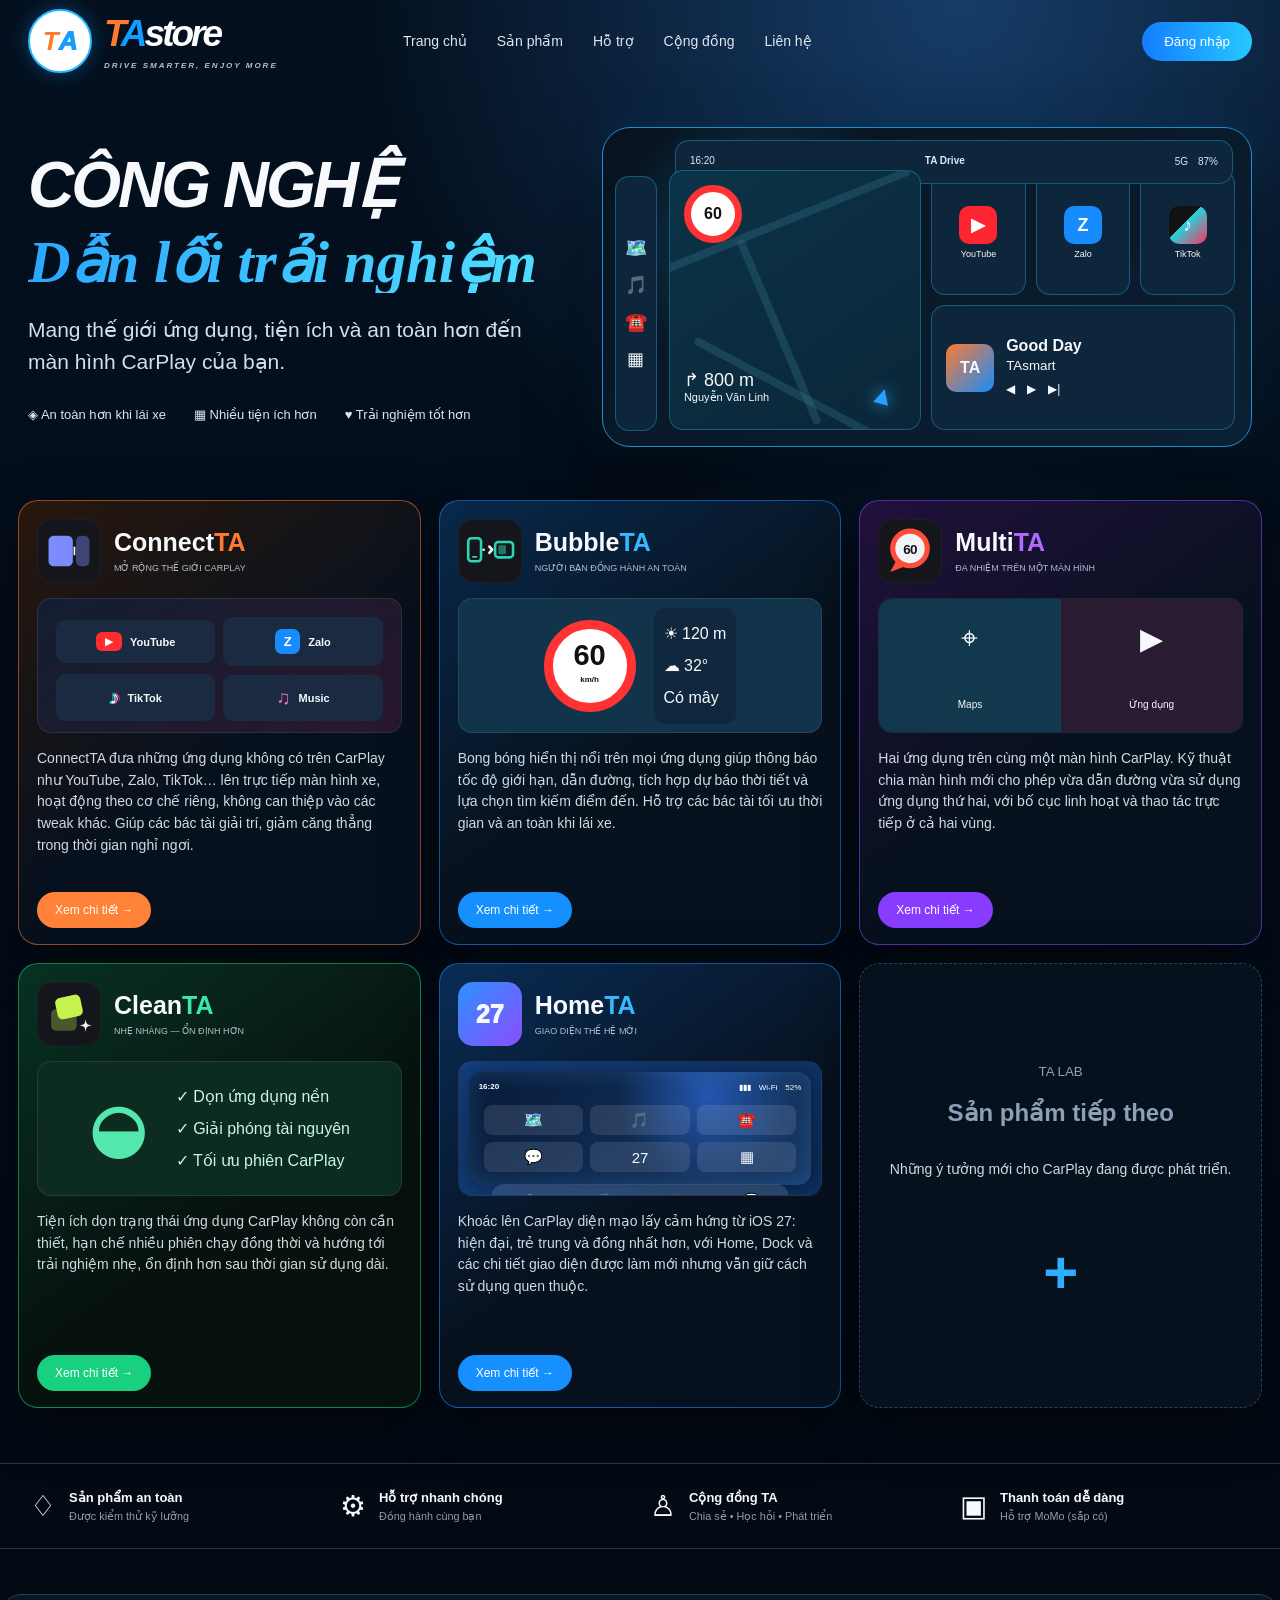
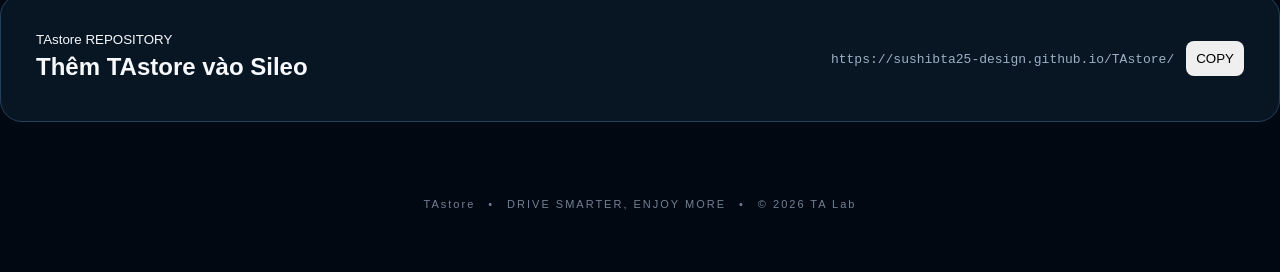
==== index.html @ 713e7646 "Replace product card icons with TA product artwork" ====
<!doctype html><html lang="vi"><head><meta charset="utf-8"><meta name="viewport" content="width=device-width,initial-scale=1"><title>TAstore — Drive Smarter</title><link rel="stylesheet" href="assets/style.css"></head><body>
<header class="top"><a class="brand" href="#"><span class="logo"><b>T</b><i>A</i></span><strong><b>T</b><i>A</i><em>store</em><small>DRIVE SMARTER, ENJOY MORE</small></strong></a><nav><a href="#">Trang chủ</a><a href="#products">Sản phẩm</a><a href="#support">Hỗ trợ</a><a href="#">Cộng đồng</a><a href="#">Liên hệ</a></nav><button>Đăng nhập</button></header>
<section class="hero"><div><h1>CÔNG NGHỆ<br><span class="experience">Dẫn lối trải nghiệm</span></h1><p>Mang thế giới ứng dụng, tiện ích và an toàn hơn đến màn hình CarPlay của bạn.</p><div class="benefit"><span>◈ An toàn hơn khi lái xe</span><span>▦ Nhiều tiện ích hơn</span><span>♥ Trải nghiệm tốt hơn</span></div></div><div class="screen">
<div class="cpbar"><span>16:20</span><b>TA Drive</b><span>5G　87%</span></div>
<div class="map"><div class="road r1"></div><div class="road r2"></div><div class="road r3"></div><b>60</b><span class="route">↱ 800 m<small>Nguyễn Văn Linh</small></span><i class="arrow">▲</i></div>
<div class="app youtube"><i>▶</i><small>YouTube</small></div>
<div class="app zaloapp"><i>Z</i><small>Zalo</small></div>
<div class="app tiktokapp"><i>♪</i><small>TikTok</small></div>
<div class="music"><div class="cover">TA</div><div><b>Good Day</b><small>TAsmart</small><span>◀　▶　▶|</span></div></div>
<div class="cpdock"><i>🗺️</i><i>🎵</i><i>☎️</i><i>▦</i></div>
</div></section>
<section id="products" class="products">
<article class="card orange"><div class="head"><div class="ico"><svg width="100%" height="100%" viewBox="0 0 100 100" aria-label="Logo MultiTA"><rect width="100" height="100" rx="24" fill="#14161B"></rect><rect x="0.5" y="0.5" width="99" height="99" rx="23.5" fill="none" stroke="#FFFFFF" stroke-opacity="0.08"></rect><rect x="18" y="26" width="38" height="48" rx="8" fill="#7C8CFF"></rect><rect x="61" y="26" width="21" height="48" rx="8" fill="#7C8CFF" fill-opacity="0.4"></rect><rect x="57.2" y="43" width="2.6" height="14" rx="1.3" fill="#F2F3F7"></rect></svg></div><div><h2>Connect<span>TA</span></h2><small>MỞ RỘNG THẾ GIỚI CARPLAY</small></div></div><div class="demo appsdemo"><b><span class="yt-mark">▶</span> YouTube</b><b><span class="zalo-mark">Z</span> Zalo</b><b><span class="tt-mark">♪</span> TikTok</b><b><span class="music-mark">♫</span> Music</b></div><p>ConnectTA đưa những ứng dụng không có trên CarPlay như YouTube, Zalo, TikTok… lên trực tiếp màn hình xe, hoạt động theo cơ chế riêng, không can thiệp vào các tweak khác. Giúp các bác tài giải trí, giảm căng thẳng trong thời gian nghỉ ngơi.</p><a href="#">Xem chi tiết →</a></article>
<article class="card blue"><div class="head"><div class="ico"><svg width="100%" height="100%" viewBox="0 0 100 100" aria-label="Logo ConnectTA"><rect width="100" height="100" rx="24" fill="#14161B"></rect><rect x="0.5" y="0.5" width="99" height="99" rx="23.5" fill="none" stroke="#FFFFFF" stroke-opacity="0.08"></rect><rect x="16" y="30" width="20" height="36" rx="5" fill="none" stroke="#2BD4B4" stroke-width="4"></rect><rect x="22" y="58" width="8" height="2.5" rx="1.25" fill="#2BD4B4"></rect><rect x="58" y="36" width="28" height="24" rx="5" fill="none" stroke="#2BD4B4" stroke-width="4"></rect><rect x="63" y="41" width="12" height="14" rx="2" fill="#2BD4B4" fill-opacity="0.5"></rect><path d="M40 48 H46" stroke="#F2F3F7" stroke-width="4" stroke-linecap="round" stroke-dasharray="0.01 6"></path><path d="M49 43 L53.5 48 L49 53" fill="none" stroke="#F2F3F7" stroke-width="4" stroke-linecap="round" stroke-linejoin="round"></path></svg></div><div><h2>Bubble<span>TA</span></h2><small>NGƯỜI BẠN ĐỒNG HÀNH AN TOÀN</small></div></div><div class="demo bubbledemo"><strong>60<small>km/h</small></strong><div>☀ 120 m<br>☁ 32°<br>Có mây</div></div><p>Bong bóng hiển thị nổi trên mọi ứng dụng giúp thông báo tốc độ giới hạn, dẫn đường, tích hợp dự báo thời tiết và lựa chọn tìm kiếm điểm đến. Hỗ trợ các bác tài tối ưu thời gian và an toàn khi lái xe.</p><a href="#">Xem chi tiết →</a></article>
<article class="card purple"><div class="head"><div class="ico"><svg width="100%" height="100%" viewBox="0 0 100 100" aria-label="Logo BubbleTA"><rect width="100" height="100" rx="24" fill="#14161B"></rect><rect x="0.5" y="0.5" width="99" height="99" rx="23.5" fill="none" stroke="#FFFFFF" stroke-opacity="0.08"></rect><path d="M29 64 L19 83 L43 74 Z" fill="#FF4D3A"></path><circle cx="50" cy="46" r="27" fill="#F2F3F7" stroke="#FF4D3A" stroke-width="8"></circle><text x="50" y="47" text-anchor="middle" dominant-baseline="central" font-family="Unbounded, 'Helvetica Neue', sans-serif" font-weight="700" font-size="21" letter-spacing="-1" fill="#14161B">60</text></svg></div><div><h2>Multi<span>TA</span></h2><small>ĐA NHIỆM TRÊN MỘT MÀN HÌNH</small></div></div><div class="demo splitdemo"><div>⌖<br><small>Maps</small></div><div>▶<br><small>Ứng dụng</small></div></div><p>Hai ứng dụng trên cùng một màn hình CarPlay. Kỹ thuật chia màn hình mới cho phép vừa dẫn đường vừa sử dụng ứng dụng thứ hai, với bố cục linh hoạt và thao tác trực tiếp ở cả hai vùng.</p><a href="#">Xem chi tiết →</a></article>
<article class="card green"><div class="head"><div class="ico"><svg width="100%" height="100%" viewBox="0 0 100 100" aria-label="Logo CleanTA"><rect width="100" height="100" rx="24" fill="#14161B"></rect><rect x="0.5" y="0.5" width="99" height="99" rx="23.5" fill="none" stroke="#FFFFFF" stroke-opacity="0.08"></rect><rect x="22" y="42" width="40" height="34" rx="8" fill="#C6F24E" fill-opacity="0.3"></rect><rect x="30" y="22" width="40" height="34" rx="8" fill="#C6F24E" transform="rotate(-12 50 39)"></rect><path d="M76 58 C77 66 78 67 86 68 C78 69 77 70 76 78 C75 70 74 69 66 68 C74 67 75 66 76 58 Z" fill="#F2F3F7"></path></svg></div><div><h2>Clean<span>TA</span></h2><small>NHẸ NHÀNG — ỔN ĐỊNH HƠN</small></div></div><div class="demo cleandemo"><b>◒</b><span>✓ Dọn ứng dụng nền<br>✓ Giải phóng tài nguyên<br>✓ Tối ưu phiên CarPlay</span></div><p>Tiện ích dọn trạng thái ứng dụng CarPlay không còn cần thiết, hạn chế nhiều phiên chạy đồng thời và hướng tới trải nghiệm nhẹ, ổn định hơn sau thời gian sử dụng dài.</p><a href="#">Xem chi tiết →</a></article>
<article class="card cyan"><div class="head"><div class="ico home">27</div><div><h2>Home<span>TA</span></h2><small>GIAO DIỆN THẾ HỆ MỚI</small></div></div><div class="demo homedemo"><div class="ios27-home"><div class="ios-status"><b>16:20</b><span>▮▮▮　Wi‑Fi　52%</span></div><div class="ios-apps"><i>🗺️</i><i>🎵</i><i>☎️</i><i>💬</i><i>27</i><i>▦</i></div><div class="ios-dock"><i>🗺️</i><i>🎵</i><i>☎️</i><i>💬</i></div></div></div><p>Khoác lên CarPlay diện mạo lấy cảm hứng từ iOS 27: hiện đại, trẻ trung và đồng nhất hơn, với Home, Dock và các chi tiết giao diện được làm mới nhưng vẫn giữ cách sử dụng quen thuộc.</p><a href="#">Xem chi tiết →</a></article>
<article class="card next"><small>TA LAB</small><h2>Sản phẩm tiếp theo</h2><p>Những ý tưởng mới cho CarPlay đang được phát triển.</p><b>+</b></article>
</section>
<section class="trust" id="support"><div>♢ <span><b>Sản phẩm an toàn</b><small>Được kiểm thử kỹ lưỡng</small></span></div><div>⚙ <span><b>Hỗ trợ nhanh chóng</b><small>Đồng hành cùng bạn</small></span></div><div>♙ <span><b>Cộng đồng TA</b><small>Chia sẻ • Học hỏi • Phát triển</small></span></div><div>▣ <span><b>Thanh toán dễ dàng</b><small>Hỗ trợ MoMo (sắp có)</small></span></div></section>
<section class="repo"><div><small>TAstore REPOSITORY</small><h2>Thêm TAstore vào Sileo</h2></div><div><code>https://sushibta25-design.github.io/TAstore/</code><button onclick="navigator.clipboard.writeText('https://sushibta25-design.github.io/TAstore/')">COPY</button></div></section>
<footer>TAstore　•　DRIVE SMARTER, ENJOY MORE　•　© 2026 TA Lab</footer></body></html>
---- assets/style.css ----
:root{--bg:#020a14;--text:#f7f9fd;--muted:#aab7c8;--blue:#27bfff;--orange:#ff7a2f}*{box-sizing:border-box}body{margin:0;background:radial-gradient(circle at 75% 0,#163d68 0,transparent 28%),linear-gradient(#04101f,#020811);color:var(--text);font-family:Inter,-apple-system,BlinkMacSystemFont,"Segoe UI",sans-serif}.top{height:82px;max-width:1440px;margin:auto;padding:0 28px;display:flex;align-items:center;gap:45px}.brand{display:flex;align-items:center;text-decoration:none;color:white;min-width:330px}.logo{width:64px;height:64px;border-radius:50%;background:#fff;border:2px solid #2ab9ff;display:flex;align-items:center;justify-content:center;font-size:26px;font-style:italic;font-weight:950;box-shadow:0 0 20px #159dff55}.logo b,.brand strong>b{color:var(--orange)}.logo i,.brand strong>i{color:#159cff}.brand strong{font-size:37px;font-style:italic;letter-spacing:-3px;margin-left:12px;position:relative;padding-bottom:15px}.brand em{font-style:italic;color:white}.brand strong small{position:absolute;bottom:0;left:0;font-size:8px;letter-spacing:2px;color:#b5c0ce;white-space:nowrap}.top nav{display:flex;gap:30px;flex:1}.top nav a{color:#e0e6ee;text-decoration:none;font-size:14px}.top button{border:0;border-radius:22px;padding:12px 22px;color:white;background:linear-gradient(90deg,#147dff,#25c8ff)}.hero{max-width:1440px;margin:auto;padding:45px 28px 38px;display:grid;grid-template-columns:.9fr 1.1fr;gap:42px;align-items:center}.hero h1{font-size:clamp(48px,5vw,76px);line-height:.96;font-style:italic;letter-spacing:-3px;margin:0}.hero h1 span{background:linear-gradient(90deg,#36a8ff,#42dcff);-webkit-background-clip:text;color:transparent}.hero p{font-size:21px;color:#d5dfeb;max-width:620px;line-height:1.55}.benefit{display:flex;gap:28px;color:#dbe6f2;font-size:13px;margin-top:28px}.screen{min-height:320px;border-radius:28px;border:1px solid #218dd1;background:#061321;box-shadow:0 25px 70px #000a,0 0 40px #1b9fff22;padding:18px;display:grid;grid-template-columns:1.2fr repeat(3,.45fr);grid-template-rows:1fr 1fr;gap:10px}.screen>div{border:1px solid #28bfff55;border-radius:14px;background:#0d263b;padding:14px}.map{grid-row:span 2;position:relative}.map>b{display:grid;place-items:center;width:58px;height:58px;border-radius:50%;background:white;color:#111;border:7px solid #f33}.map span{position:absolute;bottom:25px;font-size:18px}.map small{font-size:11px}.app{text-align:center;font-size:24px}.app small{display:block;font-size:9px}.music{grid-column:2/5}.products{max-width:1440px;margin:auto;padding:15px 18px 55px;display:grid;grid-template-columns:repeat(3,1fr);gap:18px}.card{min-height:510px;border-radius:20px;padding:18px;background:#07111e;border:1px solid #27415d;box-shadow:0 18px 55px #0007;position:relative}.orange{border-color:#ff7a2f88;background:linear-gradient(145deg,#28170d,#07111e 55%)}.blue{border-color:#168fff88;background:linear-gradient(145deg,#08294b,#07111e 55%)}.purple{border-color:#8a4dff88;background:linear-gradient(145deg,#21103b,#07111e 55%)}.green{border-color:#18d78a88;background:linear-gradient(145deg,#073123,#07120f 55%)}.cyan{border-color:#188fff88;background:linear-gradient(145deg,#092c55,#07111e 55%)}.head{display:flex;align-items:center;gap:13px}.head h2{margin:0;font-size:25px}.head h2 span{color:#35b9ff}.orange .head h2 span{color:#ff7a2f}.purple .head h2 span{color:#b169ff}.green .head h2 span{color:#3de7a8}.head small{font-size:9px;color:#b2bdca}.ico{width:64px;height:64px;border-radius:15px;display:grid;place-items:center;position:relative;font-weight:950}.play{background:linear-gradient(135deg,#ff4a3c,#ff8c39);font-size:28px}.ico>i{position:absolute;right:-5px;bottom:-4px;font-size:10px;color:#25aaff;font-style:italic;text-shadow:0 1px white}.speed{border-radius:50%;background:#fff;border:7px solid #f33;color:#111;font-size:20px}.split{display:flex;gap:4px;padding:10px;background:#602be7}.split i{height:40px;flex:1;border-radius:5px}.split i:first-child{background:#168fff}.split i:last-child{background:#ff7a2f}.clean{background:linear-gradient(135deg,#2be4a2,#0d9169);font-size:31px}.home{background:linear-gradient(135deg,#2d91ff,#8a4dff);font-size:25px}.demo{height:155px;border-radius:14px;margin:18px 0;background:#091523;border:1px solid #ffffff16;display:flex;align-items:center;justify-content:center;overflow:hidden}.appsdemo{display:grid;grid-template-columns:1fr 1fr;gap:8px;padding:18px;background:linear-gradient(145deg,#131e32,#29172d)}.appsdemo b{padding:12px;background:#192a41;border-radius:9px;text-align:center;font-size:11px}.bubbledemo{gap:18px;background:#12344b}.bubbledemo strong{width:92px;height:92px;border-radius:50%;background:white;border:9px solid #f33;color:#111;display:grid;place-items:center;font-size:29px}.bubbledemo strong small{font-size:8px;margin-top:-25px}.bubbledemo div{line-height:2;background:#10283d;padding:10px;border-radius:10px}.splitdemo>div{height:100%;width:50%;display:grid;place-items:center;font-size:30px}.splitdemo>div:first-child{background:#12384d}.splitdemo>div:last-child{background:#291b32}.splitdemo small{font-size:10px}.cleandemo{gap:30px;background:#0c2b21}.cleandemo>b{font-size:65px;color:#55e8ae}.cleandemo span{line-height:2;color:#c6f8e4}.homedemo{font-size:25px;background:linear-gradient(145deg,#10264c,#132b5e);box-shadow:inset 0 0 35px #168fff55}.card p{color:#d1d9e3;font-size:14px;line-height:1.55}.card>a{position:absolute;bottom:18px;left:18px;padding:11px 18px;border-radius:20px;background:#168fff;color:white;text-decoration:none;font-size:12px}.orange>a{background:#ff8238}.purple>a{background:#873cff}.green>a{background:#19cf80}.next{display:flex;flex-direction:column;justify-content:center;align-items:center;text-align:center;border-style:dashed;color:#8da0b6}.next>b{font-size:60px;color:#2daeff}.trust{max-width:1380px;margin:0 auto 45px;padding:25px 30px;border-top:1px solid #26384d;border-bottom:1px solid #26384d;display:grid;grid-template-columns:repeat(4,1fr);gap:20px}.trust>div{display:flex;align-items:center;gap:13px;font-size:29px}.trust span{display:flex;flex-direction:column;font-size:13px}.trust small{color:#8f9bac;margin-top:5px}.repo{max-width:1380px;margin:35px auto;padding:35px;border:1px solid #24415d;border-radius:22px;background:#081522;display:flex;justify-content:space-between;align-items:center}.repo h2{margin:5px 0}.repo code{color:#9fb0c4}.repo button{margin-left:12px;padding:10px;border:0;border-radius:8px}footer{max-width:1380px;margin:auto;padding:40px 25px 60px;text-align:center;color:#718096;letter-spacing:2px;font-size:11px}@media(max-width:950px){.top nav,.top>button{display:none}.hero{grid-template-columns:1fr}.products{grid-template-columns:repeat(2,1fr)}.trust{grid-template-columns:1fr 1fr}.brand{min-width:0}}@media(max-width:620px){.top{height:72px;padding:0 16px}.logo{width:50px;height:50px;font-size:21px}.brand strong{font-size:28px}.hero{padding:35px 16px}.hero h1{font-size:44px}.benefit{flex-direction:column;gap:10px}.screen{min-height:250px;grid-template-columns:1fr 1fr}.map{grid-column:1;grid-row:1/3}.music{grid-column:2}.products{grid-template-columns:1fr;padding:12px}.card{min-height:500px}.trust{grid-template-columns:1fr;padding:20px}.repo{margin:20px 12px;display:block}.repo>div:last-child{margin-top:20px;overflow:auto}.top .brand small{display:none}}
/* polish pass */
.hero h1{line-height:1.04}.hero h1 .experience{display:inline-block;margin-top:10px;font-family:"Segoe Script","Brush Script MT",cursive;font-style:italic;font-weight:700;letter-spacing:-1px;text-transform:none;font-size:.78em;line-height:1.05;background:linear-gradient(90deg,#29a8ff,#55e5ff);-webkit-background-clip:text;color:transparent;text-shadow:none}
.card{min-height:455px}.card p{margin-bottom:62px}.card>a{bottom:18px}.demo{height:145px}
.appsdemo b{display:flex;align-items:center;justify-content:center;gap:7px}.yt-mark{display:grid;place-items:center;width:26px;height:19px;border-radius:6px;background:#ff2d2d;color:white;font-size:10px}.zalo-mark{display:grid;place-items:center;width:25px;height:25px;border-radius:7px;background:#168cff;color:white;font-size:13px}.tt-mark{font-size:20px;text-shadow:-2px 0 #20e6ef,2px 0 #ff3567}.music-mark{font-size:19px;color:#ff67b8}
.homedemo{height:160px;padding:10px;background:linear-gradient(145deg,#071326,#133a72)}.ios27-home{width:100%;height:100%;border-radius:13px;padding:10px;background:radial-gradient(circle at 70% 20%,#357cff88,transparent 35%),linear-gradient(135deg,#071b3a,#183967);box-shadow:inset 0 0 25px #54b9ff33}.ios-status{display:flex;justify-content:space-between;font-size:8px;color:#fff}.ios-apps{display:grid;grid-template-columns:repeat(3,1fr);gap:7px;margin:12px 5px}.ios-apps i{height:30px;border-radius:8px;background:#ffffff1c;display:grid;place-items:center;font-style:normal;font-size:15px;backdrop-filter:blur(8px)}.ios-dock{height:34px;margin:5px 12px 0;border-radius:13px;background:#d7e8ff25;display:flex;align-items:center;justify-content:space-around;backdrop-filter:blur(12px)}.ios-dock i{font-style:normal;font-size:15px}
@media(max-width:620px){.card{min-height:430px}.card p{margin-bottom:48px}.demo{height:135px}.hero h1 .experience{margin-top:8px;font-size:.72em}}

/* refinement: typography, app artwork, compact cards */
.hero h1{line-height:1.04}.hero h1 .experience{display:block;margin-top:14px;font-family:"Snell Roundhand","Segoe Script","Brush Script MT",cursive;font-weight:600;font-style:italic;text-transform:none;letter-spacing:0;font-size:.92em;line-height:1.02;background:linear-gradient(90deg,#2ba7ff,#51e0ff);-webkit-background-clip:text;color:transparent;text-shadow:none}
.appsdemo b{display:flex;align-items:center;justify-content:center;gap:8px}.appsdemo i{width:29px;height:29px;border-radius:8px;display:grid;place-items:center;color:white;font-style:normal;font-weight:900}.yt{background:#ff202c}.zalo{background:#168cff}.tt{background:linear-gradient(135deg,#111 45%,#22d5df 46%,#ff315e)}.musicapp{background:linear-gradient(135deg,#ff496f,#a34bff)}
.homedemo{padding:10px;background:linear-gradient(145deg,#112b5c,#0a1734)}.ios27home{width:100%;height:100%;border-radius:12px;padding:10px;background:radial-gradient(circle at 72% 18%,#31c9ff55,transparent 30%),linear-gradient(145deg,#183e7a,#542f8d);display:flex;flex-direction:column;justify-content:space-between}.ios27home .status{display:flex;justify-content:space-between;font-size:9px;color:#fff}.homeapps{display:flex;justify-content:center;gap:13px}.homeapps i,.dock27 i{font-style:normal;width:31px;height:31px;border-radius:9px;background:#ffffffdf;display:grid;place-items:center;font-size:16px;box-shadow:0 5px 12px #0005}.dock27{margin:auto;width:max-content;display:flex;gap:9px;padding:7px 10px;border-radius:16px;background:#ffffff2d;backdrop-filter:blur(12px);border:1px solid #ffffff38}.dock27 i:last-child{background:linear-gradient(135deg,#3a9cff,#8b4cff);color:white;font-weight:800}
.card{min-height:445px}.demo{height:135px;margin:15px 0}.card p{margin:12px 0 58px}.card>a{bottom:16px}.next{min-height:300px}
@media(max-width:620px){.hero h1 .experience{margin-top:12px;font-size:.88em}.card{min-height:0;padding-bottom:74px}.demo{height:130px}.card p{margin-bottom:10px}.card>a{position:static;display:inline-block;margin-top:16px}.next{padding-bottom:25px;min-height:260px}}

/* richer CarPlay hero artwork */
.screen{position:relative;padding:42px 16px 16px 66px;background:radial-gradient(circle at 25% 35%,#123f58 0,transparent 28%),linear-gradient(145deg,#07131f,#0b2033);overflow:hidden}.cpbar{position:absolute;top:12px;left:72px;right:18px;display:flex;justify-content:space-between;color:#dceafa;font-size:10px}.cpdock{position:absolute;left:12px;top:48px;bottom:15px;width:42px;border-radius:14px;background:#08121d99;border:1px solid #ffffff14;display:flex;flex-direction:column;justify-content:center;gap:15px;align-items:center}.cpdock i{font-style:normal;font-size:18px}.screen .map{overflow:hidden;background:linear-gradient(145deg,#0b3347,#0b2638)!important}.road{position:absolute;height:8px;background:#38738a55;border-radius:20px;transform-origin:left}.r1{width:120%;left:-15%;top:42%;transform:rotate(-22deg)}.r2{width:100%;left:10%;top:64%;transform:rotate(28deg)}.r3{width:80%;left:28%;top:25%;transform:rotate(67deg)}.screen .map>b{position:relative;z-index:2}.route{z-index:2}.route small{display:block}.arrow{position:absolute;bottom:18px;right:24px;color:#2a9dff;font-style:normal;font-size:26px;transform:rotate(15deg);text-shadow:0 0 16px #28aaff}.screen .app{display:flex;flex-direction:column;align-items:center;justify-content:center;gap:5px}.screen .app i{width:38px;height:38px;border-radius:10px;display:grid;place-items:center;color:white;font-style:normal;font-weight:900;font-size:18px}.screen .youtube i{background:#ff2530}.screen .zaloapp i{background:#168cff}.screen .tiktokapp i{background:linear-gradient(135deg,#111 42%,#22d5df 43%,#ff315e)}.screen .music{display:flex;align-items:center;gap:12px}.cover{width:48px;height:48px;border-radius:10px;background:linear-gradient(135deg,#ff7a2f,#168cff);display:grid;place-items:center;font-weight:900}.screen .music>div:last-child{display:flex;flex-direction:column;gap:3px}.screen .music span{font-size:12px;margin-top:5px}
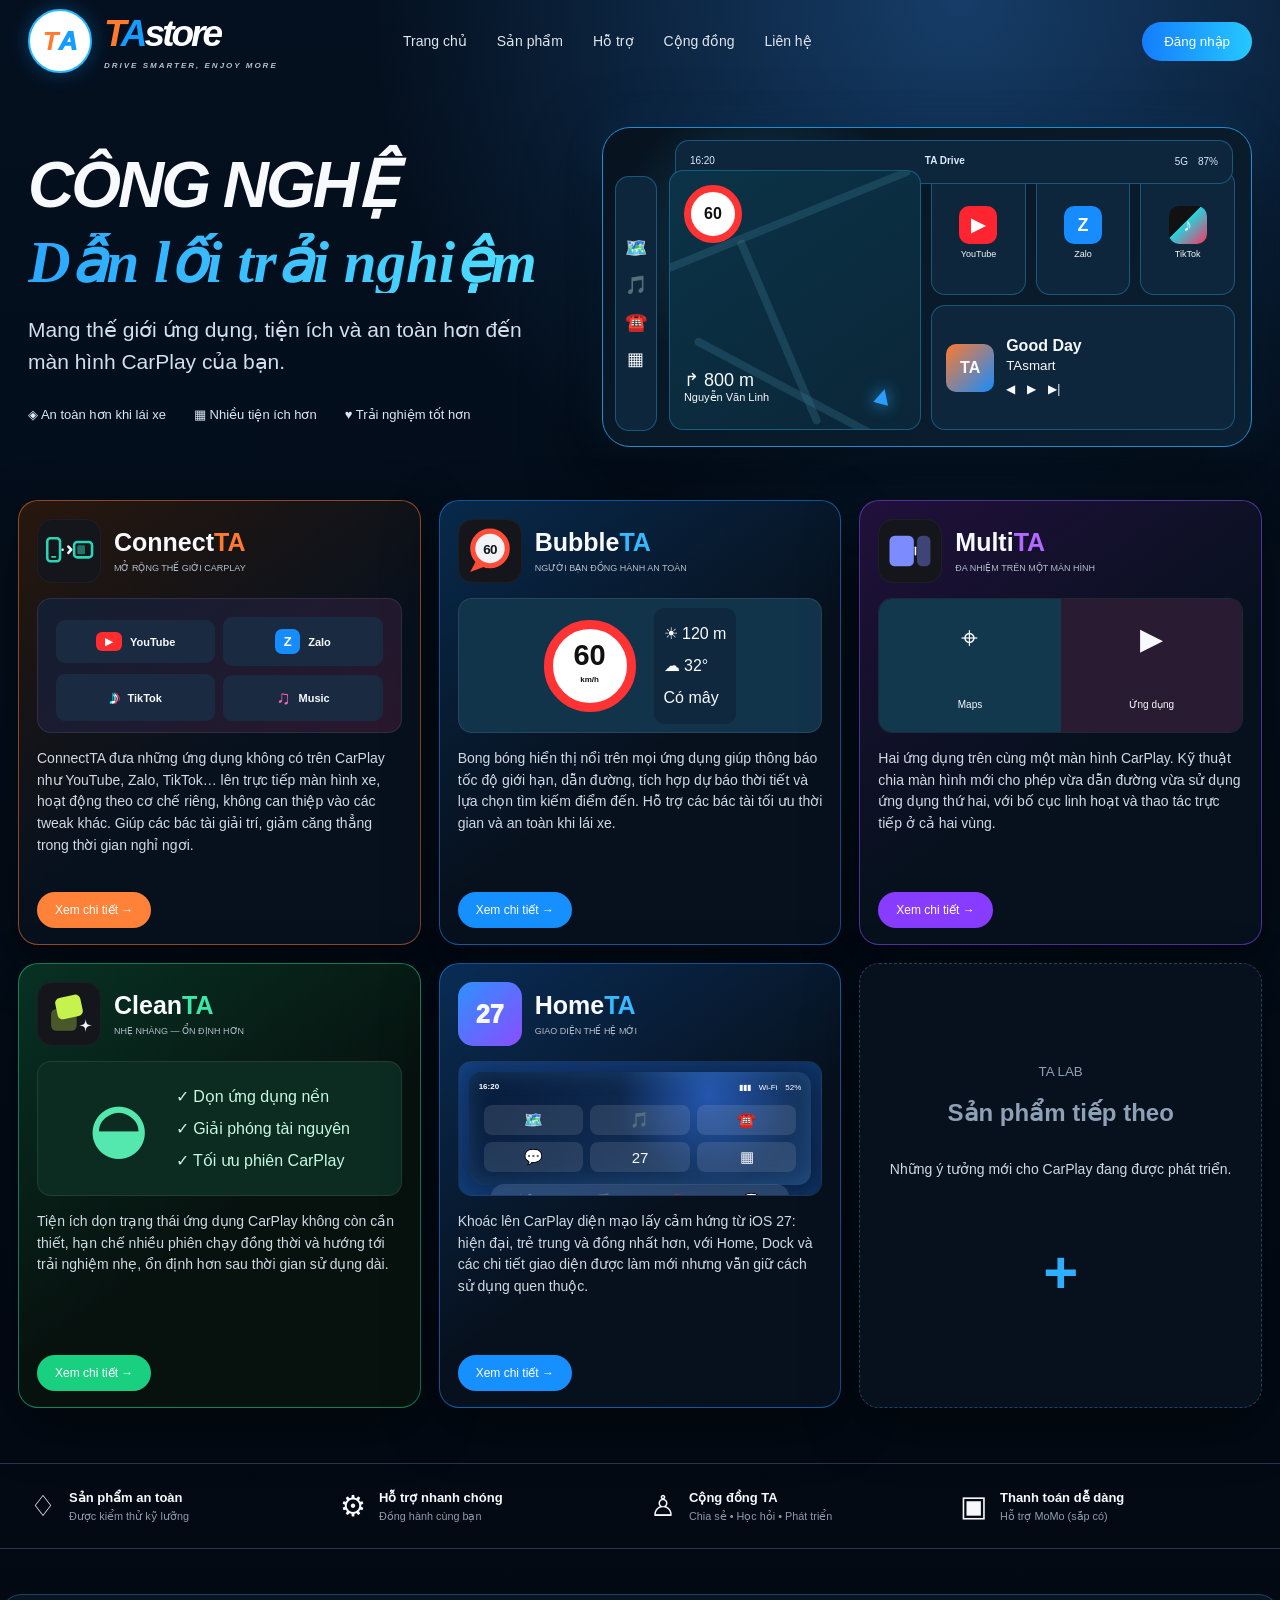
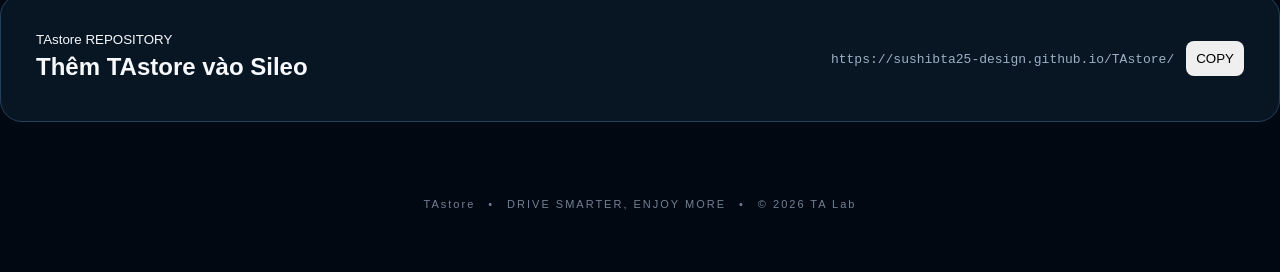
==== commit 26df90b7: "Assign each TA product card its matching icon" ====
--- a/index.html
+++ b/index.html
@@ -10,9 +10,9 @@
 <div class="cpdock"><i>🗺️</i><i>🎵</i><i>☎️</i><i>▦</i></div>
 </div></section>
 <section id="products" class="products">
-<article class="card orange"><div class="head"><div class="ico"><svg width="100%" height="100%" viewBox="0 0 100 100" aria-label="Logo MultiTA"><rect width="100" height="100" rx="24" fill="#14161B"></rect><rect x="0.5" y="0.5" width="99" height="99" rx="23.5" fill="none" stroke="#FFFFFF" stroke-opacity="0.08"></rect><rect x="18" y="26" width="38" height="48" rx="8" fill="#7C8CFF"></rect><rect x="61" y="26" width="21" height="48" rx="8" fill="#7C8CFF" fill-opacity="0.4"></rect><rect x="57.2" y="43" width="2.6" height="14" rx="1.3" fill="#F2F3F7"></rect></svg></div><div><h2>Connect<span>TA</span></h2><small>MỞ RỘNG THẾ GIỚI CARPLAY</small></div></div><div class="demo appsdemo"><b><span class="yt-mark">▶</span> YouTube</b><b><span class="zalo-mark">Z</span> Zalo</b><b><span class="tt-mark">♪</span> TikTok</b><b><span class="music-mark">♫</span> Music</b></div><p>ConnectTA đưa những ứng dụng không có trên CarPlay như YouTube, Zalo, TikTok… lên trực tiếp màn hình xe, hoạt động theo cơ chế riêng, không can thiệp vào các tweak khác. Giúp các bác tài giải trí, giảm căng thẳng trong thời gian nghỉ ngơi.</p><a href="#">Xem chi tiết →</a></article>
-<article class="card blue"><div class="head"><div class="ico"><svg width="100%" height="100%" viewBox="0 0 100 100" aria-label="Logo ConnectTA"><rect width="100" height="100" rx="24" fill="#14161B"></rect><rect x="0.5" y="0.5" width="99" height="99" rx="23.5" fill="none" stroke="#FFFFFF" stroke-opacity="0.08"></rect><rect x="16" y="30" width="20" height="36" rx="5" fill="none" stroke="#2BD4B4" stroke-width="4"></rect><rect x="22" y="58" width="8" height="2.5" rx="1.25" fill="#2BD4B4"></rect><rect x="58" y="36" width="28" height="24" rx="5" fill="none" stroke="#2BD4B4" stroke-width="4"></rect><rect x="63" y="41" width="12" height="14" rx="2" fill="#2BD4B4" fill-opacity="0.5"></rect><path d="M40 48 H46" stroke="#F2F3F7" stroke-width="4" stroke-linecap="round" stroke-dasharray="0.01 6"></path><path d="M49 43 L53.5 48 L49 53" fill="none" stroke="#F2F3F7" stroke-width="4" stroke-linecap="round" stroke-linejoin="round"></path></svg></div><div><h2>Bubble<span>TA</span></h2><small>NGƯỜI BẠN ĐỒNG HÀNH AN TOÀN</small></div></div><div class="demo bubbledemo"><strong>60<small>km/h</small></strong><div>☀ 120 m<br>☁ 32°<br>Có mây</div></div><p>Bong bóng hiển thị nổi trên mọi ứng dụng giúp thông báo tốc độ giới hạn, dẫn đường, tích hợp dự báo thời tiết và lựa chọn tìm kiếm điểm đến. Hỗ trợ các bác tài tối ưu thời gian và an toàn khi lái xe.</p><a href="#">Xem chi tiết →</a></article>
-<article class="card purple"><div class="head"><div class="ico"><svg width="100%" height="100%" viewBox="0 0 100 100" aria-label="Logo BubbleTA"><rect width="100" height="100" rx="24" fill="#14161B"></rect><rect x="0.5" y="0.5" width="99" height="99" rx="23.5" fill="none" stroke="#FFFFFF" stroke-opacity="0.08"></rect><path d="M29 64 L19 83 L43 74 Z" fill="#FF4D3A"></path><circle cx="50" cy="46" r="27" fill="#F2F3F7" stroke="#FF4D3A" stroke-width="8"></circle><text x="50" y="47" text-anchor="middle" dominant-baseline="central" font-family="Unbounded, 'Helvetica Neue', sans-serif" font-weight="700" font-size="21" letter-spacing="-1" fill="#14161B">60</text></svg></div><div><h2>Multi<span>TA</span></h2><small>ĐA NHIỆM TRÊN MỘT MÀN HÌNH</small></div></div><div class="demo splitdemo"><div>⌖<br><small>Maps</small></div><div>▶<br><small>Ứng dụng</small></div></div><p>Hai ứng dụng trên cùng một màn hình CarPlay. Kỹ thuật chia màn hình mới cho phép vừa dẫn đường vừa sử dụng ứng dụng thứ hai, với bố cục linh hoạt và thao tác trực tiếp ở cả hai vùng.</p><a href="#">Xem chi tiết →</a></article>
+<article class="card orange"><div class="head"><div class="ico"><svg width="100%" height="100%" viewBox="0 0 100 100" aria-label="Logo ConnectTA"><rect width="100" height="100" rx="24" fill="#14161B"></rect><rect x="0.5" y="0.5" width="99" height="99" rx="23.5" fill="none" stroke="#FFFFFF" stroke-opacity="0.08"></rect><rect x="16" y="30" width="20" height="36" rx="5" fill="none" stroke="#2BD4B4" stroke-width="4"></rect><rect x="22" y="58" width="8" height="2.5" rx="1.25" fill="#2BD4B4"></rect><rect x="58" y="36" width="28" height="24" rx="5" fill="none" stroke="#2BD4B4" stroke-width="4"></rect><rect x="63" y="41" width="12" height="14" rx="2" fill="#2BD4B4" fill-opacity="0.5"></rect><path d="M40 48 H46" stroke="#F2F3F7" stroke-width="4" stroke-linecap="round" stroke-dasharray="0.01 6"></path><path d="M49 43 L53.5 48 L49 53" fill="none" stroke="#F2F3F7" stroke-width="4" stroke-linecap="round" stroke-linejoin="round"></path></svg></div><div><h2>Connect<span>TA</span></h2><small>MỞ RỘNG THẾ GIỚI CARPLAY</small></div></div><div class="demo appsdemo"><b><span class="yt-mark">▶</span> YouTube</b><b><span class="zalo-mark">Z</span> Zalo</b><b><span class="tt-mark">♪</span> TikTok</b><b><span class="music-mark">♫</span> Music</b></div><p>ConnectTA đưa những ứng dụng không có trên CarPlay như YouTube, Zalo, TikTok… lên trực tiếp màn hình xe, hoạt động theo cơ chế riêng, không can thiệp vào các tweak khác. Giúp các bác tài giải trí, giảm căng thẳng trong thời gian nghỉ ngơi.</p><a href="#">Xem chi tiết →</a></article>
+<article class="card blue"><div class="head"><div class="ico"><svg width="100%" height="100%" viewBox="0 0 100 100" aria-label="Logo BubbleTA"><rect width="100" height="100" rx="24" fill="#14161B"></rect><rect x="0.5" y="0.5" width="99" height="99" rx="23.5" fill="none" stroke="#FFFFFF" stroke-opacity="0.08"></rect><path d="M29 64 L19 83 L43 74 Z" fill="#FF4D3A"></path><circle cx="50" cy="46" r="27" fill="#F2F3F7" stroke="#FF4D3A" stroke-width="8"></circle><text x="50" y="47" text-anchor="middle" dominant-baseline="central" font-family="Unbounded, 'Helvetica Neue', sans-serif" font-weight="700" font-size="21" letter-spacing="-1" fill="#14161B">60</text></svg></div><div><h2>Bubble<span>TA</span></h2><small>NGƯỜI BẠN ĐỒNG HÀNH AN TOÀN</small></div></div><div class="demo bubbledemo"><strong>60<small>km/h</small></strong><div>☀ 120 m<br>☁ 32°<br>Có mây</div></div><p>Bong bóng hiển thị nổi trên mọi ứng dụng giúp thông báo tốc độ giới hạn, dẫn đường, tích hợp dự báo thời tiết và lựa chọn tìm kiếm điểm đến. Hỗ trợ các bác tài tối ưu thời gian và an toàn khi lái xe.</p><a href="#">Xem chi tiết →</a></article>
+<article class="card purple"><div class="head"><div class="ico"><svg width="100%" height="100%" viewBox="0 0 100 100" aria-label="Logo MultiTA"><rect width="100" height="100" rx="24" fill="#14161B"></rect><rect x="0.5" y="0.5" width="99" height="99" rx="23.5" fill="none" stroke="#FFFFFF" stroke-opacity="0.08"></rect><rect x="18" y="26" width="38" height="48" rx="8" fill="#7C8CFF"></rect><rect x="61" y="26" width="21" height="48" rx="8" fill="#7C8CFF" fill-opacity="0.4"></rect><rect x="57.2" y="43" width="2.6" height="14" rx="1.3" fill="#F2F3F7"></rect></svg></div><div><h2>Multi<span>TA</span></h2><small>ĐA NHIỆM TRÊN MỘT MÀN HÌNH</small></div></div><div class="demo splitdemo"><div>⌖<br><small>Maps</small></div><div>▶<br><small>Ứng dụng</small></div></div><p>Hai ứng dụng trên cùng một màn hình CarPlay. Kỹ thuật chia màn hình mới cho phép vừa dẫn đường vừa sử dụng ứng dụng thứ hai, với bố cục linh hoạt và thao tác trực tiếp ở cả hai vùng.</p><a href="#">Xem chi tiết →</a></article>
 <article class="card green"><div class="head"><div class="ico"><svg width="100%" height="100%" viewBox="0 0 100 100" aria-label="Logo CleanTA"><rect width="100" height="100" rx="24" fill="#14161B"></rect><rect x="0.5" y="0.5" width="99" height="99" rx="23.5" fill="none" stroke="#FFFFFF" stroke-opacity="0.08"></rect><rect x="22" y="42" width="40" height="34" rx="8" fill="#C6F24E" fill-opacity="0.3"></rect><rect x="30" y="22" width="40" height="34" rx="8" fill="#C6F24E" transform="rotate(-12 50 39)"></rect><path d="M76 58 C77 66 78 67 86 68 C78 69 77 70 76 78 C75 70 74 69 66 68 C74 67 75 66 76 58 Z" fill="#F2F3F7"></path></svg></div><div><h2>Clean<span>TA</span></h2><small>NHẸ NHÀNG — ỔN ĐỊNH HƠN</small></div></div><div class="demo cleandemo"><b>◒</b><span>✓ Dọn ứng dụng nền<br>✓ Giải phóng tài nguyên<br>✓ Tối ưu phiên CarPlay</span></div><p>Tiện ích dọn trạng thái ứng dụng CarPlay không còn cần thiết, hạn chế nhiều phiên chạy đồng thời và hướng tới trải nghiệm nhẹ, ổn định hơn sau thời gian sử dụng dài.</p><a href="#">Xem chi tiết →</a></article>
 <article class="card cyan"><div class="head"><div class="ico home">27</div><div><h2>Home<span>TA</span></h2><small>GIAO DIỆN THẾ HỆ MỚI</small></div></div><div class="demo homedemo"><div class="ios27-home"><div class="ios-status"><b>16:20</b><span>▮▮▮　Wi‑Fi　52%</span></div><div class="ios-apps"><i>🗺️</i><i>🎵</i><i>☎️</i><i>💬</i><i>27</i><i>▦</i></div><div class="ios-dock"><i>🗺️</i><i>🎵</i><i>☎️</i><i>💬</i></div></div></div><p>Khoác lên CarPlay diện mạo lấy cảm hứng từ iOS 27: hiện đại, trẻ trung và đồng nhất hơn, với Home, Dock và các chi tiết giao diện được làm mới nhưng vẫn giữ cách sử dụng quen thuộc.</p><a href="#">Xem chi tiết →</a></article>
 <article class="card next"><small>TA LAB</small><h2>Sản phẩm tiếp theo</h2><p>Những ý tưởng mới cho CarPlay đang được phát triển.</p><b>+</b></article>
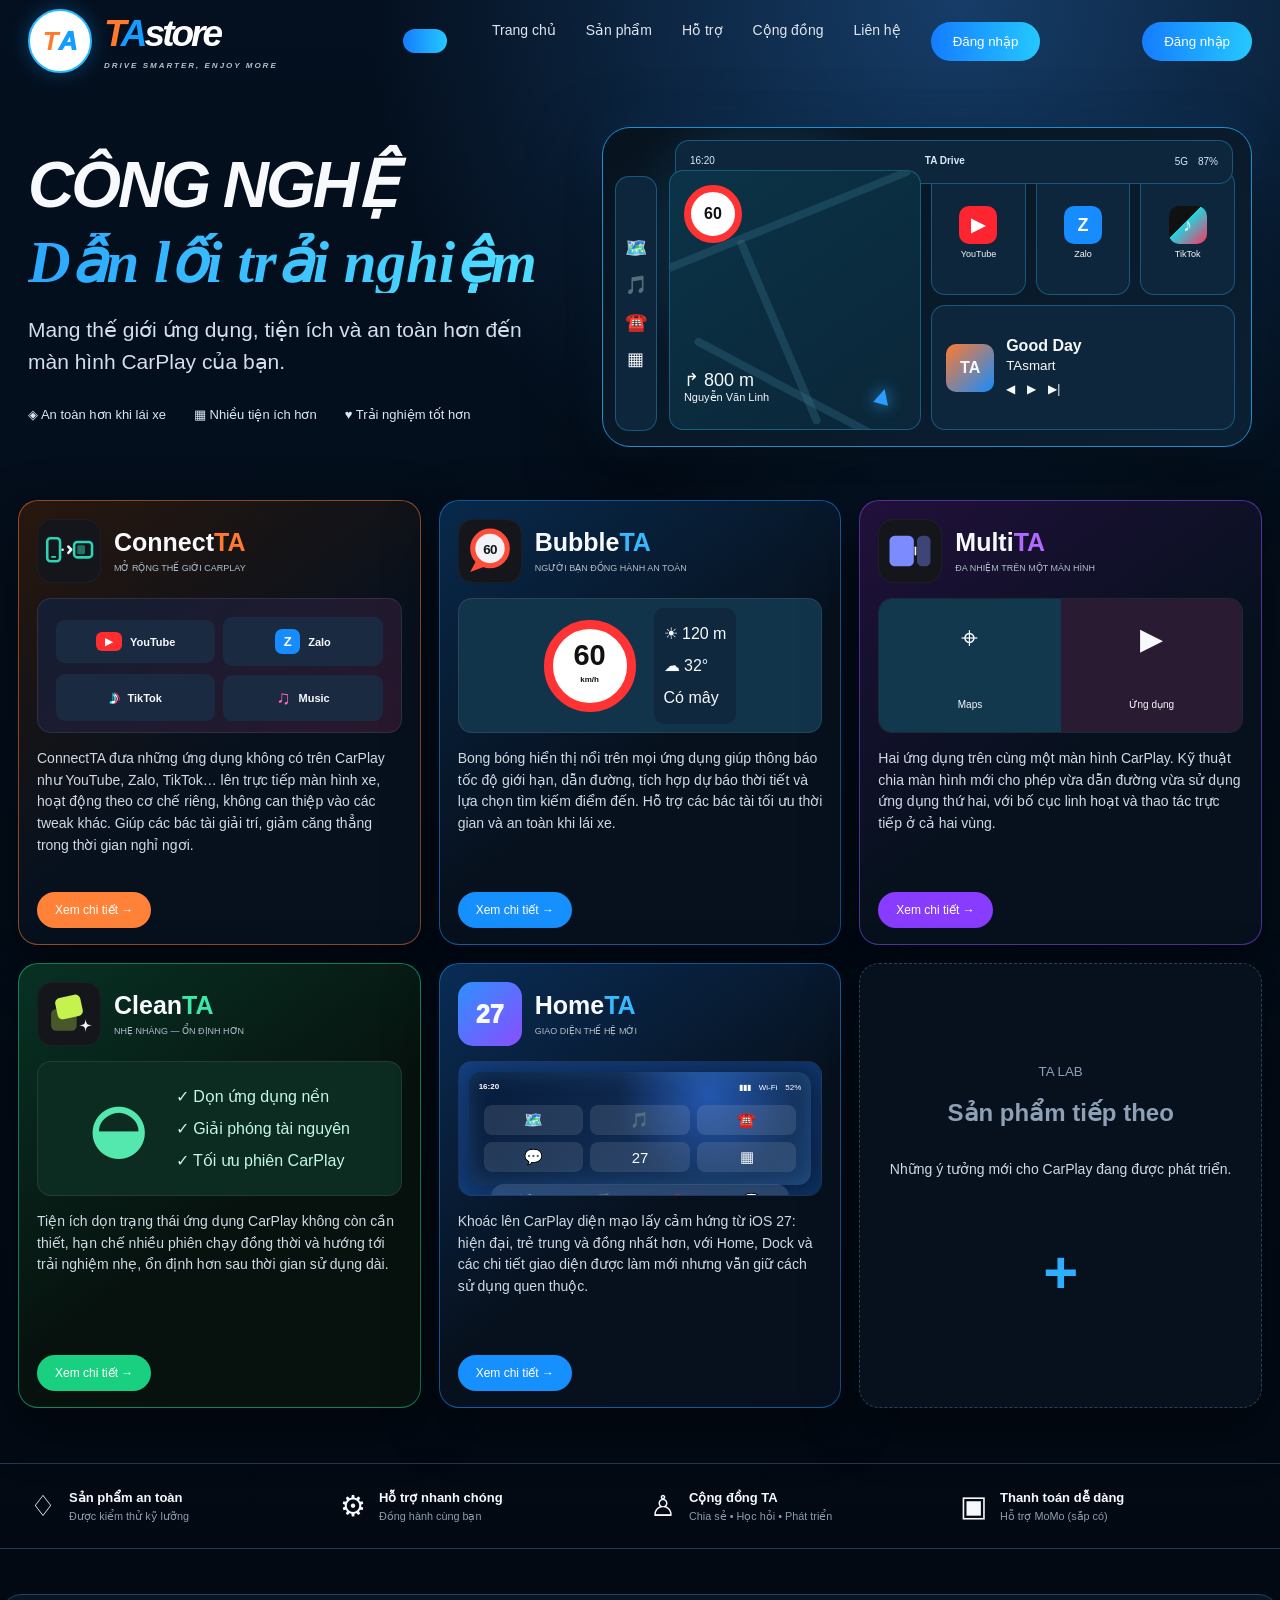
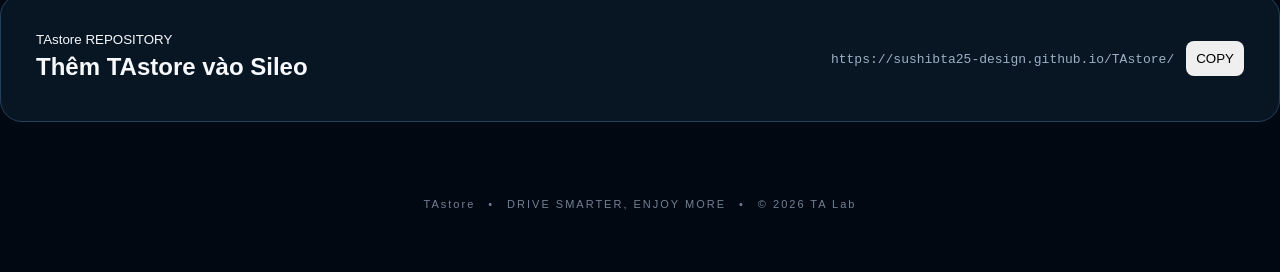
==== commit 811d3622: "Add responsive mobile navigation and account entry" ====
--- a/index.html
+++ b/index.html
@@ -1,5 +1,9 @@
 <!doctype html><html lang="vi"><head><meta charset="utf-8"><meta name="viewport" content="width=device-width,initial-scale=1"><title>TAstore — Drive Smarter</title><link rel="stylesheet" href="assets/style.css"></head><body>
-<header class="top"><a class="brand" href="#"><span class="logo"><b>T</b><i>A</i></span><strong><b>T</b><i>A</i><em>store</em><small>DRIVE SMARTER, ENJOY MORE</small></strong></a><nav><a href="#">Trang chủ</a><a href="#products">Sản phẩm</a><a href="#support">Hỗ trợ</a><a href="#">Cộng đồng</a><a href="#">Liên hệ</a></nav><button>Đăng nhập</button></header>
+<header class="top">
+<a class="brand" href="#"><span class="logo"><b>T</b><i>A</i></span><strong><b>T</b><i>A</i><em>store</em><small>DRIVE SMARTER, ENJOY MORE</small></strong></a>
+<button class="menu-toggle" type="button" aria-label="Mở danh mục" aria-expanded="false" aria-controls="siteNav"><span></span><span></span><span></span></button>
+<nav id="siteNav" aria-label="Danh mục chính"><a href="#">Trang chủ</a><a href="#products">Sản phẩm</a><a href="#support">Hỗ trợ</a><a href="#community">Cộng đồng</a><a href="#contact">Liên hệ</a><button class="mobile-login" type="button">Đăng nhập</button></nav>
+<button class="desktop-login" type="button">Đăng nhập</button></header>
 <section class="hero"><div><h1>CÔNG NGHỆ<br><span class="experience">Dẫn lối trải nghiệm</span></h1><p>Mang thế giới ứng dụng, tiện ích và an toàn hơn đến màn hình CarPlay của bạn.</p><div class="benefit"><span>◈ An toàn hơn khi lái xe</span><span>▦ Nhiều tiện ích hơn</span><span>♥ Trải nghiệm tốt hơn</span></div></div><div class="screen">
 <div class="cpbar"><span>16:20</span><b>TA Drive</b><span>5G　87%</span></div>
 <div class="map"><div class="road r1"></div><div class="road r2"></div><div class="road r3"></div><b>60</b><span class="route">↱ 800 m<small>Nguyễn Văn Linh</small></span><i class="arrow">▲</i></div>
@@ -10,13 +14,15 @@
 <div class="cpdock"><i>🗺️</i><i>🎵</i><i>☎️</i><i>▦</i></div>
 </div></section>
 <section id="products" class="products">
-<article class="card orange"><div class="head"><div class="ico"><svg width="100%" height="100%" viewBox="0 0 100 100" aria-label="Logo ConnectTA"><rect width="100" height="100" rx="24" fill="#14161B"></rect><rect x="0.5" y="0.5" width="99" height="99" rx="23.5" fill="none" stroke="#FFFFFF" stroke-opacity="0.08"></rect><rect x="16" y="30" width="20" height="36" rx="5" fill="none" stroke="#2BD4B4" stroke-width="4"></rect><rect x="22" y="58" width="8" height="2.5" rx="1.25" fill="#2BD4B4"></rect><rect x="58" y="36" width="28" height="24" rx="5" fill="none" stroke="#2BD4B4" stroke-width="4"></rect><rect x="63" y="41" width="12" height="14" rx="2" fill="#2BD4B4" fill-opacity="0.5"></rect><path d="M40 48 H46" stroke="#F2F3F7" stroke-width="4" stroke-linecap="round" stroke-dasharray="0.01 6"></path><path d="M49 43 L53.5 48 L49 53" fill="none" stroke="#F2F3F7" stroke-width="4" stroke-linecap="round" stroke-linejoin="round"></path></svg></div><div><h2>Connect<span>TA</span></h2><small>MỞ RỘNG THẾ GIỚI CARPLAY</small></div></div><div class="demo appsdemo"><b><span class="yt-mark">▶</span> YouTube</b><b><span class="zalo-mark">Z</span> Zalo</b><b><span class="tt-mark">♪</span> TikTok</b><b><span class="music-mark">♫</span> Music</b></div><p>ConnectTA đưa những ứng dụng không có trên CarPlay như YouTube, Zalo, TikTok… lên trực tiếp màn hình xe, hoạt động theo cơ chế riêng, không can thiệp vào các tweak khác. Giúp các bác tài giải trí, giảm căng thẳng trong thời gian nghỉ ngơi.</p><a href="#">Xem chi tiết →</a></article>
+<article class="card orange"><div class="head"><div class="ico"><svg width="100%" height="100%" viewBox="0 0 100 100" aria-label="Logo ConnectTA"><rect width="100" height="100" rx="24" fill="#14161B"></rect><rect x="0.5" y="0.5" width="99" height="99" rx="23.5" fill="none" stroke="#FFFFFF" stroke-opacity="0.08"></rect><rect x="16" y="30" width="20" height="36" rx="5" fill="none" stroke="#2BD4B4" stroke-width="4"></rect><rect x="22" y="58" width="8" height="2.5" rx="1.25" fill="#2BD4B4"></rect><rect x="58" y="36" width="28" height="24" rx="5" fill="none" stroke="#2BD4B4" stroke-width="4"></rect><rect x="63" y="41" width="12" height="14" rx="2" fill="#2BD4B4" fill-opacity="0.5"></rect><path d="M40 48 H46" stroke="#F2F3F7" stroke-width="4" stroke-linecap="round" stroke-dasharray="0.01 6"></path><path d="M49 43 L53.5 48 L49 53" fill="none" stroke="#F2F3F7" stroke-width="4" stroke-linecap="round" stroke-linejoin="round"></path></svg></div><div><h2>Connect<span>TA</span></h2><small>MỞ RỘNG THẾ GIỚI CARPLAY</small></div></div><div class="demo appsdemo"><b><span class="yt-mark">▶</span> YouTube</b><b><span class="zalo-mark">Z</span> Zalo</b><b><span class="tt-mark">♪</span> TikTok</b><b><span class="music-mark">♫</span> Music</b></div><p>ConnectTA đưa những ứng dụng không có trên CarPlay như YouTube, Zalo, TikTok… lên trực tiếp màn hình xe, hoạt động theo cơ chế riêng, không can thiệp vào các tweak khác. Giúp các bác tài giải trí, giảm căng thẳng trong thời gian nghỉ ngơi.</p><a href="connectta.html">Xem chi tiết →</a></article>
 <article class="card blue"><div class="head"><div class="ico"><svg width="100%" height="100%" viewBox="0 0 100 100" aria-label="Logo BubbleTA"><rect width="100" height="100" rx="24" fill="#14161B"></rect><rect x="0.5" y="0.5" width="99" height="99" rx="23.5" fill="none" stroke="#FFFFFF" stroke-opacity="0.08"></rect><path d="M29 64 L19 83 L43 74 Z" fill="#FF4D3A"></path><circle cx="50" cy="46" r="27" fill="#F2F3F7" stroke="#FF4D3A" stroke-width="8"></circle><text x="50" y="47" text-anchor="middle" dominant-baseline="central" font-family="Unbounded, 'Helvetica Neue', sans-serif" font-weight="700" font-size="21" letter-spacing="-1" fill="#14161B">60</text></svg></div><div><h2>Bubble<span>TA</span></h2><small>NGƯỜI BẠN ĐỒNG HÀNH AN TOÀN</small></div></div><div class="demo bubbledemo"><strong>60<small>km/h</small></strong><div>☀ 120 m<br>☁ 32°<br>Có mây</div></div><p>Bong bóng hiển thị nổi trên mọi ứng dụng giúp thông báo tốc độ giới hạn, dẫn đường, tích hợp dự báo thời tiết và lựa chọn tìm kiếm điểm đến. Hỗ trợ các bác tài tối ưu thời gian và an toàn khi lái xe.</p><a href="#">Xem chi tiết →</a></article>
-<article class="card purple"><div class="head"><div class="ico"><svg width="100%" height="100%" viewBox="0 0 100 100" aria-label="Logo MultiTA"><rect width="100" height="100" rx="24" fill="#14161B"></rect><rect x="0.5" y="0.5" width="99" height="99" rx="23.5" fill="none" stroke="#FFFFFF" stroke-opacity="0.08"></rect><rect x="18" y="26" width="38" height="48" rx="8" fill="#7C8CFF"></rect><rect x="61" y="26" width="21" height="48" rx="8" fill="#7C8CFF" fill-opacity="0.4"></rect><rect x="57.2" y="43" width="2.6" height="14" rx="1.3" fill="#F2F3F7"></rect></svg></div><div><h2>Multi<span>TA</span></h2><small>ĐA NHIỆM TRÊN MỘT MÀN HÌNH</small></div></div><div class="demo splitdemo"><div>⌖<br><small>Maps</small></div><div>▶<br><small>Ứng dụng</small></div></div><p>Hai ứng dụng trên cùng một màn hình CarPlay. Kỹ thuật chia màn hình mới cho phép vừa dẫn đường vừa sử dụng ứng dụng thứ hai, với bố cục linh hoạt và thao tác trực tiếp ở cả hai vùng.</p><a href="#">Xem chi tiết →</a></article>
+<article class="card purple"><div class="head"><div class="ico"><svg width="100%" height="100%" viewBox="0 0 100 100" aria-label="Logo MultiTA"><rect width="100" height="100" rx="24" fill="#14161B"></rect><rect x="0.5" y="0.5" width="99" height="99" rx="23.5" fill="none" stroke="#FFFFFF" stroke-opacity="0.08"></rect><rect x="18" y="26" width="38" height="48" rx="8" fill="#7C8CFF"></rect><rect x="61" y="26" width="21" height="48" rx="8" fill="#7C8CFF" fill-opacity="0.4"></rect><rect x="57.2" y="43" width="2.6" height="14" rx="1.3" fill="#F2F3F7"></rect></svg></div><div><h2>Multi<span>TA</span></h2><small>ĐA NHIỆM TRÊN MỘT MÀN HÌNH</small></div></div><div class="demo splitdemo"><div>⌖<br><small>Maps</small></div><div>▶<br><small>Ứng dụng</small></div></div><p>Hai ứng dụng trên cùng một màn hình CarPlay. Kỹ thuật chia màn hình mới cho phép vừa dẫn đường vừa sử dụng ứng dụng thứ hai, với bố cục linh hoạt và thao tác trực tiếp ở cả hai vùng.</p><a href="multita.html">Xem chi tiết →</a></article>
 <article class="card green"><div class="head"><div class="ico"><svg width="100%" height="100%" viewBox="0 0 100 100" aria-label="Logo CleanTA"><rect width="100" height="100" rx="24" fill="#14161B"></rect><rect x="0.5" y="0.5" width="99" height="99" rx="23.5" fill="none" stroke="#FFFFFF" stroke-opacity="0.08"></rect><rect x="22" y="42" width="40" height="34" rx="8" fill="#C6F24E" fill-opacity="0.3"></rect><rect x="30" y="22" width="40" height="34" rx="8" fill="#C6F24E" transform="rotate(-12 50 39)"></rect><path d="M76 58 C77 66 78 67 86 68 C78 69 77 70 76 78 C75 70 74 69 66 68 C74 67 75 66 76 58 Z" fill="#F2F3F7"></path></svg></div><div><h2>Clean<span>TA</span></h2><small>NHẸ NHÀNG — ỔN ĐỊNH HƠN</small></div></div><div class="demo cleandemo"><b>◒</b><span>✓ Dọn ứng dụng nền<br>✓ Giải phóng tài nguyên<br>✓ Tối ưu phiên CarPlay</span></div><p>Tiện ích dọn trạng thái ứng dụng CarPlay không còn cần thiết, hạn chế nhiều phiên chạy đồng thời và hướng tới trải nghiệm nhẹ, ổn định hơn sau thời gian sử dụng dài.</p><a href="#">Xem chi tiết →</a></article>
 <article class="card cyan"><div class="head"><div class="ico home">27</div><div><h2>Home<span>TA</span></h2><small>GIAO DIỆN THẾ HỆ MỚI</small></div></div><div class="demo homedemo"><div class="ios27-home"><div class="ios-status"><b>16:20</b><span>▮▮▮　Wi‑Fi　52%</span></div><div class="ios-apps"><i>🗺️</i><i>🎵</i><i>☎️</i><i>💬</i><i>27</i><i>▦</i></div><div class="ios-dock"><i>🗺️</i><i>🎵</i><i>☎️</i><i>💬</i></div></div></div><p>Khoác lên CarPlay diện mạo lấy cảm hứng từ iOS 27: hiện đại, trẻ trung và đồng nhất hơn, với Home, Dock và các chi tiết giao diện được làm mới nhưng vẫn giữ cách sử dụng quen thuộc.</p><a href="#">Xem chi tiết →</a></article>
 <article class="card next"><small>TA LAB</small><h2>Sản phẩm tiếp theo</h2><p>Những ý tưởng mới cho CarPlay đang được phát triển.</p><b>+</b></article>
 </section>
-<section class="trust" id="support"><div>♢ <span><b>Sản phẩm an toàn</b><small>Được kiểm thử kỹ lưỡng</small></span></div><div>⚙ <span><b>Hỗ trợ nhanh chóng</b><small>Đồng hành cùng bạn</small></span></div><div>♙ <span><b>Cộng đồng TA</b><small>Chia sẻ • Học hỏi • Phát triển</small></span></div><div>▣ <span><b>Thanh toán dễ dàng</b><small>Hỗ trợ MoMo (sắp có)</small></span></div></section>
+<section class="trust" id="support"><div>♢ <span><b>Sản phẩm an toàn</b><small>Được kiểm thử kỹ lưỡng</small></span></div><div>⚙ <span><b>Hỗ trợ nhanh chóng</b><small>Đồng hành cùng bạn</small></span></div><div id="community">♙ <span><b>Cộng đồng TA</b><small>Chia sẻ • Học hỏi • Phát triển</small></span></div><div>▣ <span><b>Thanh toán dễ dàng</b><small>Hỗ trợ MoMo (sắp có)</small></span></div></section>
 <section class="repo"><div><small>TAstore REPOSITORY</small><h2>Thêm TAstore vào Sileo</h2></div><div><code>https://sushibta25-design.github.io/TAstore/</code><button onclick="navigator.clipboard.writeText('https://sushibta25-design.github.io/TAstore/')">COPY</button></div></section>
-<footer>TAstore　•　DRIVE SMARTER, ENJOY MORE　•　© 2026 TA Lab</footer></body></html>+<div class="login-notice" id="loginNotice" role="status" aria-live="polite"></div><footer id="contact">TAstore　•　DRIVE SMARTER, ENJOY MORE　•　© 2026 TA Lab</footer><script>
+(()=>{const header=document.querySelector('.top'),toggle=document.querySelector('.menu-toggle'),nav=document.querySelector('#siteNav'),notice=document.querySelector('#loginNotice');if(!header||!toggle||!nav)return;toggle.addEventListener('click',()=>{const open=header.classList.toggle('menu-open');toggle.setAttribute('aria-expanded',String(open));toggle.setAttribute('aria-label',open?'Đóng danh mục':'Mở danh mục')});nav.addEventListener('click',e=>{if(e.target.closest('a')){header.classList.remove('menu-open');toggle.setAttribute('aria-expanded','false');toggle.setAttribute('aria-label','Mở danh mục')}});document.querySelectorAll('.desktop-login,.mobile-login').forEach(button=>button.addEventListener('click',()=>{notice.textContent='Tài khoản sẽ mở khi hệ thống key và thanh toán hoàn tất.';notice.classList.add('visible');window.clearTimeout(window.taLoginNoticeTimer);window.taLoginNoticeTimer=window.setTimeout(()=>notice.classList.remove('visible'),3500);header.classList.remove('menu-open');toggle.setAttribute('aria-expanded','false')}))})();
+</script></body></html>
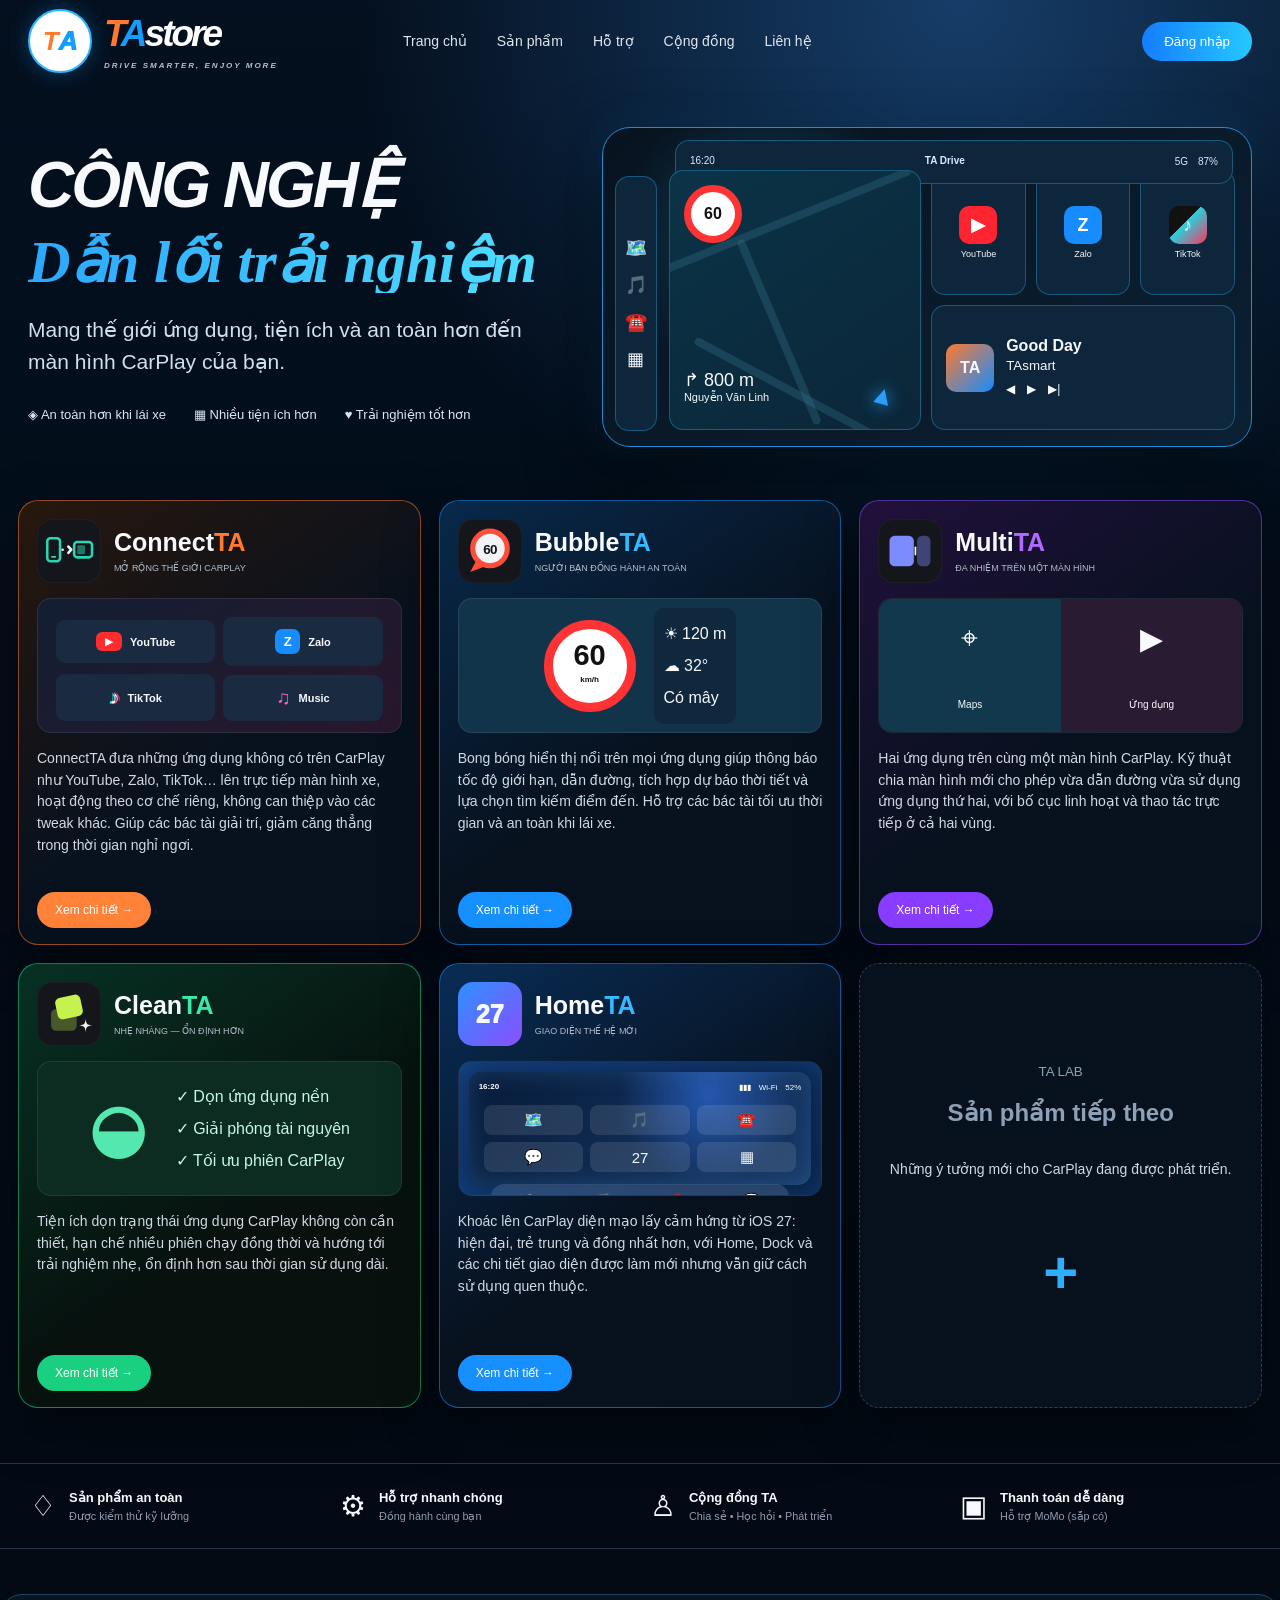
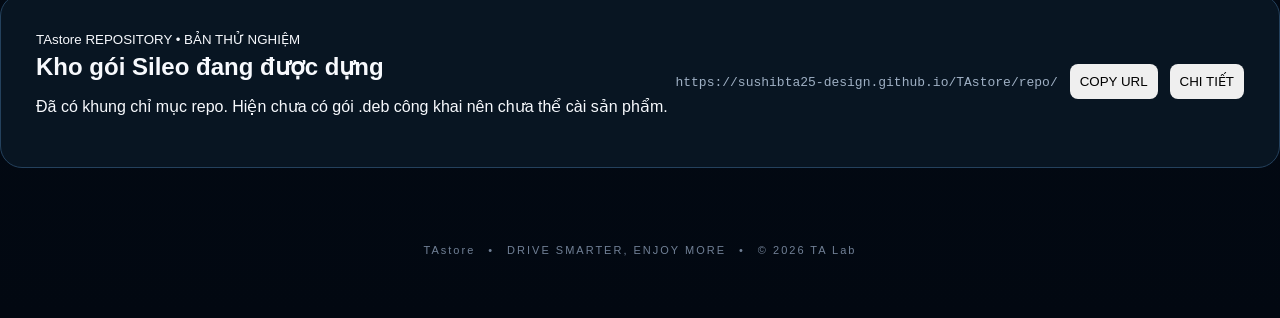
==== commit 027b1793: "Add TAstore Sileo repository test scaffold" ====
--- a/index.html
+++ b/index.html
@@ -22,7 +22,7 @@
 <article class="card next"><small>TA LAB</small><h2>Sản phẩm tiếp theo</h2><p>Những ý tưởng mới cho CarPlay đang được phát triển.</p><b>+</b></article>
 </section>
 <section class="trust" id="support"><div>♢ <span><b>Sản phẩm an toàn</b><small>Được kiểm thử kỹ lưỡng</small></span></div><div>⚙ <span><b>Hỗ trợ nhanh chóng</b><small>Đồng hành cùng bạn</small></span></div><div id="community">♙ <span><b>Cộng đồng TA</b><small>Chia sẻ • Học hỏi • Phát triển</small></span></div><div>▣ <span><b>Thanh toán dễ dàng</b><small>Hỗ trợ MoMo (sắp có)</small></span></div></section>
-<section class="repo"><div><small>TAstore REPOSITORY</small><h2>Thêm TAstore vào Sileo</h2></div><div><code>https://sushibta25-design.github.io/TAstore/</code><button onclick="navigator.clipboard.writeText('https://sushibta25-design.github.io/TAstore/')">COPY</button></div></section>
+<section class="repo"><div><small>TAstore REPOSITORY • BẢN THỬ NGHIỆM</small><h2>Kho gói Sileo đang được dựng</h2><p>Đã có khung chỉ mục repo. Hiện chưa có gói .deb công khai nên chưa thể cài sản phẩm.</p></div><div><code>https://sushibta25-design.github.io/TAstore/repo/</code><button onclick="navigator.clipboard.writeText('https://sushibta25-design.github.io/TAstore/repo/')">COPY URL</button><button onclick="location.href='repo/'">CHI TIẾT</button></div></section>
 <div class="login-notice" id="loginNotice" role="status" aria-live="polite"></div><footer id="contact">TAstore　•　DRIVE SMARTER, ENJOY MORE　•　© 2026 TA Lab</footer><script>
 (()=>{const header=document.querySelector('.top'),toggle=document.querySelector('.menu-toggle'),nav=document.querySelector('#siteNav'),notice=document.querySelector('#loginNotice');if(!header||!toggle||!nav)return;toggle.addEventListener('click',()=>{const open=header.classList.toggle('menu-open');toggle.setAttribute('aria-expanded',String(open));toggle.setAttribute('aria-label',open?'Đóng danh mục':'Mở danh mục')});nav.addEventListener('click',e=>{if(e.target.closest('a')){header.classList.remove('menu-open');toggle.setAttribute('aria-expanded','false');toggle.setAttribute('aria-label','Mở danh mục')}});document.querySelectorAll('.desktop-login,.mobile-login').forEach(button=>button.addEventListener('click',()=>{notice.textContent='Tài khoản sẽ mở khi hệ thống key và thanh toán hoàn tất.';notice.classList.add('visible');window.clearTimeout(window.taLoginNoticeTimer);window.taLoginNoticeTimer=window.setTimeout(()=>notice.classList.remove('visible'),3500);header.classList.remove('menu-open');toggle.setAttribute('aria-expanded','false')}))})();
 </script></body></html>
--- a/assets/style.css
+++ b/assets/style.css
@@ -15,3 +15,26 @@
 
 /* richer CarPlay hero artwork */
 .screen{position:relative;padding:42px 16px 16px 66px;background:radial-gradient(circle at 25% 35%,#123f58 0,transparent 28%),linear-gradient(145deg,#07131f,#0b2033);overflow:hidden}.cpbar{position:absolute;top:12px;left:72px;right:18px;display:flex;justify-content:space-between;color:#dceafa;font-size:10px}.cpdock{position:absolute;left:12px;top:48px;bottom:15px;width:42px;border-radius:14px;background:#08121d99;border:1px solid #ffffff14;display:flex;flex-direction:column;justify-content:center;gap:15px;align-items:center}.cpdock i{font-style:normal;font-size:18px}.screen .map{overflow:hidden;background:linear-gradient(145deg,#0b3347,#0b2638)!important}.road{position:absolute;height:8px;background:#38738a55;border-radius:20px;transform-origin:left}.r1{width:120%;left:-15%;top:42%;transform:rotate(-22deg)}.r2{width:100%;left:10%;top:64%;transform:rotate(28deg)}.r3{width:80%;left:28%;top:25%;transform:rotate(67deg)}.screen .map>b{position:relative;z-index:2}.route{z-index:2}.route small{display:block}.arrow{position:absolute;bottom:18px;right:24px;color:#2a9dff;font-style:normal;font-size:26px;transform:rotate(15deg);text-shadow:0 0 16px #28aaff}.screen .app{display:flex;flex-direction:column;align-items:center;justify-content:center;gap:5px}.screen .app i{width:38px;height:38px;border-radius:10px;display:grid;place-items:center;color:white;font-style:normal;font-weight:900;font-size:18px}.screen .youtube i{background:#ff2530}.screen .zaloapp i{background:#168cff}.screen .tiktokapp i{background:linear-gradient(135deg,#111 42%,#22d5df 43%,#ff315e)}.screen .music{display:flex;align-items:center;gap:12px}.cover{width:48px;height:48px;border-radius:10px;background:linear-gradient(135deg,#ff7a2f,#168cff);display:grid;place-items:center;font-weight:900}.screen .music>div:last-child{display:flex;flex-direction:column;gap:3px}.screen .music span{font-size:12px;margin-top:5px}
+
+/* responsive navigation and account entry */
+.menu-toggle{display:none;width:44px;height:44px;flex:none;align-items:center;justify-content:center;flex-direction:column;gap:5px;border:1px solid #ffffff24;border-radius:13px;background:#0a1b2c;color:#fff;cursor:pointer}
+.menu-toggle span{width:19px;height:2px;border-radius:2px;background:#eaf5ff;transition:transform .2s,opacity .2s}
+.menu-toggle[aria-expanded="true"] span:first-child{transform:translateY(7px) rotate(45deg)}
+.menu-toggle[aria-expanded="true"] span:nth-child(2){opacity:0}
+.menu-toggle[aria-expanded="true"] span:last-child{transform:translateY(-7px) rotate(-45deg)}
+.top nav .mobile-login{display:none}
+.login-notice{position:fixed;z-index:100;left:50%;bottom:22px;transform:translate(-50%,12px);max-width:calc(100vw - 28px);padding:13px 18px;border:1px solid #36bfff88;border-radius:14px;background:#091a2b;color:#f7f9fd;font-size:13px;line-height:1.45;box-shadow:0 12px 40px #000b;opacity:0;pointer-events:none;transition:opacity .2s,transform .2s}
+.login-notice.visible{opacity:1;transform:translate(-50%,0)}
+@media(max-width:950px){
+.top{position:relative;z-index:20;justify-content:space-between}
+.top nav{display:none;flex:none}
+.top>button.desktop-login{display:none}
+.menu-toggle{display:flex}
+.top.menu-open nav{display:flex;position:absolute;top:calc(100% - 1px);left:16px;right:16px;z-index:30;flex-direction:column;gap:0;padding:8px;border:1px solid #2c4c69;border-radius:17px;background:linear-gradient(145deg,#0b1d30,#06111f);box-shadow:0 24px 55px #000b}
+.top.menu-open nav a{display:block;padding:14px 13px;border-bottom:1px solid #ffffff12;font-size:15px}
+.top nav .mobile-login{display:block;width:100%;margin-top:8px;padding:13px 16px;border:0;border-radius:12px;color:white;font-weight:700;background:linear-gradient(90deg,#147dff,#25c8ff);text-align:center}
+}
+@media(max-width:620px){
+.top.menu-open nav{left:12px;right:12px}
+.login-notice{bottom:14px;font-size:12px}
+}
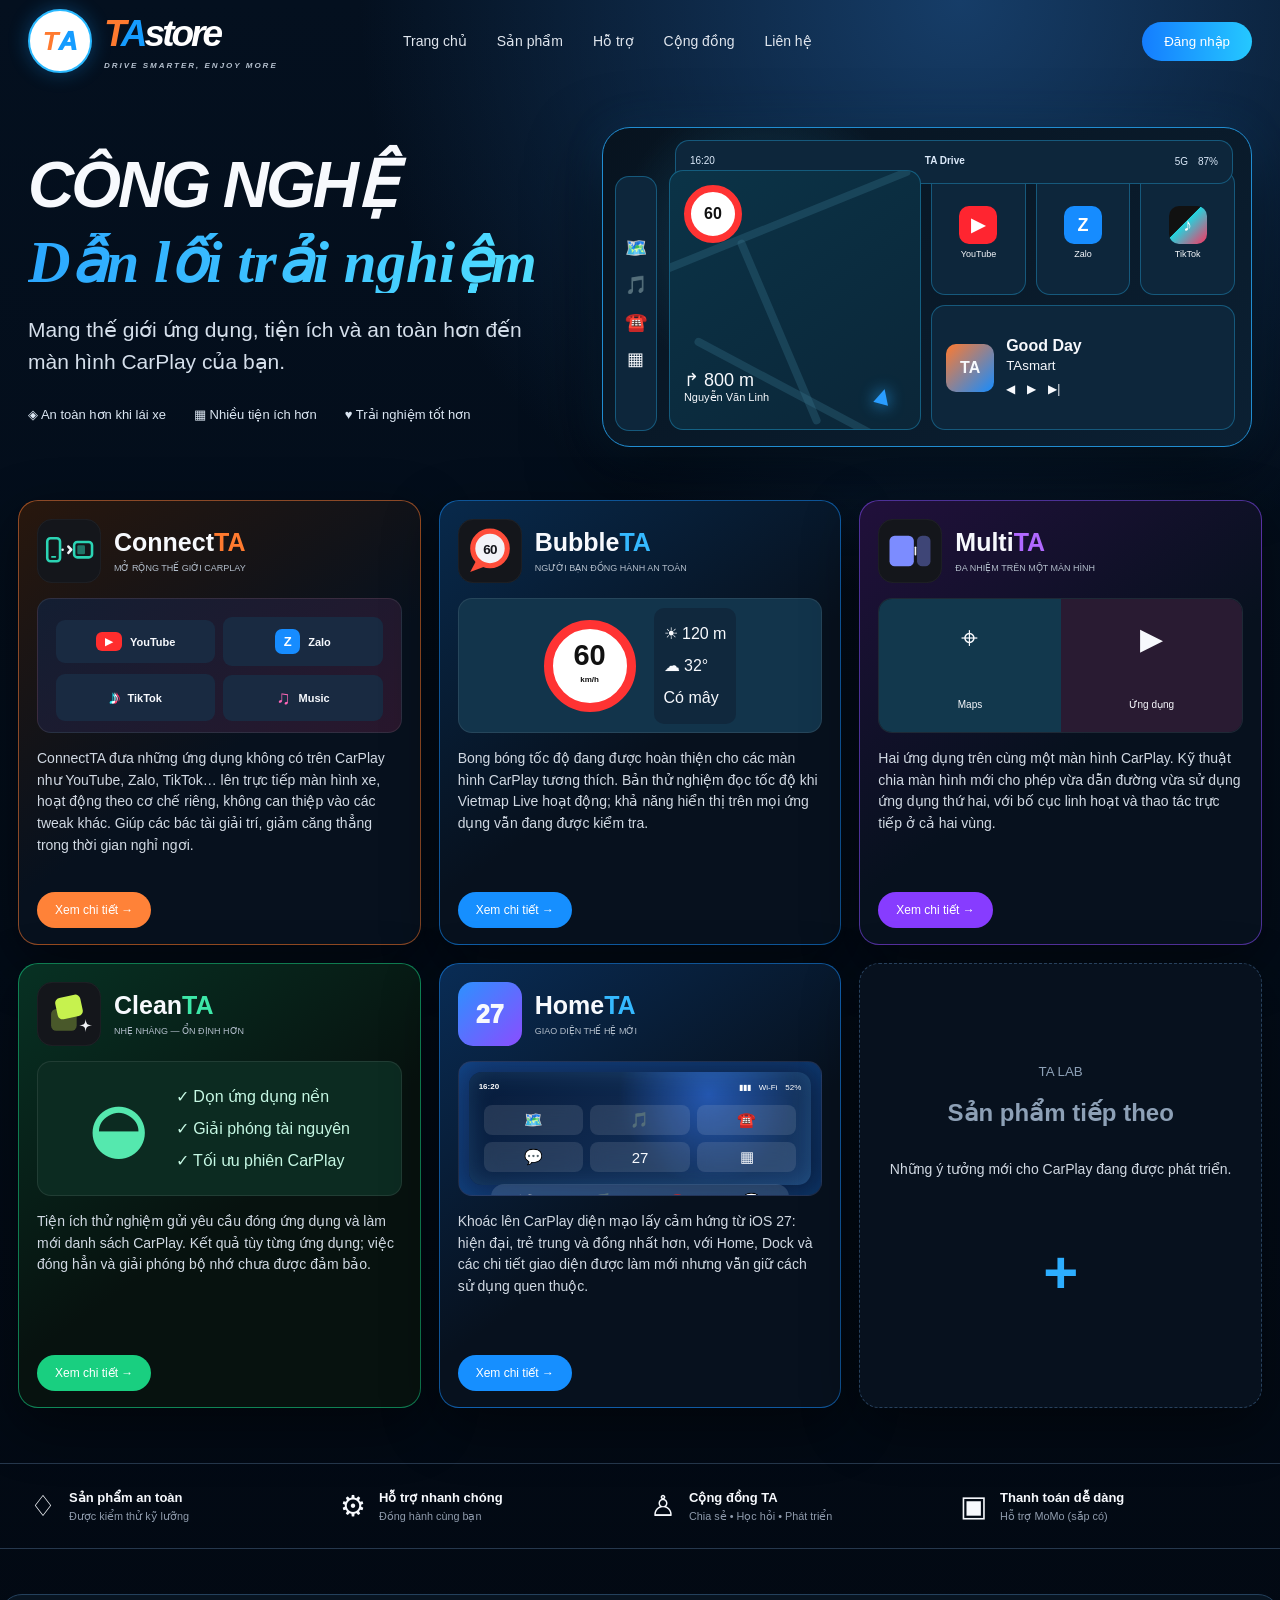
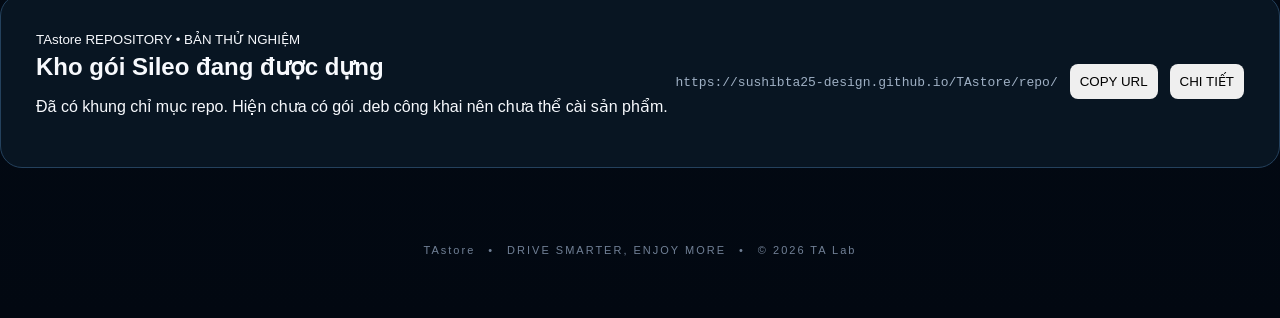
==== commit 8537dcf5: "Add BubbleTA and CleanTA product pages" ====
--- a/index.html
+++ b/index.html
@@ -1,4 +1,4 @@
-<!doctype html><html lang="vi"><head><meta charset="utf-8"><meta name="viewport" content="width=device-width,initial-scale=1"><title>TAstore — Drive Smarter</title><link rel="stylesheet" href="assets/style.css"></head><body>
+<!doctype html><html lang="vi"><head><meta charset="utf-8"><meta name="viewport" content="width=device-width,initial-scale=1"><title>TAstore — Drive Smarter</title><link rel="stylesheet" href="assets/style.css?v=20260924-1751"></head><body>
 <header class="top">
 <a class="brand" href="#"><span class="logo"><b>T</b><i>A</i></span><strong><b>T</b><i>A</i><em>store</em><small>DRIVE SMARTER, ENJOY MORE</small></strong></a>
 <button class="menu-toggle" type="button" aria-label="Mở danh mục" aria-expanded="false" aria-controls="siteNav"><span></span><span></span><span></span></button>
@@ -15,9 +15,9 @@
 </div></section>
 <section id="products" class="products">
 <article class="card orange"><div class="head"><div class="ico"><svg width="100%" height="100%" viewBox="0 0 100 100" aria-label="Logo ConnectTA"><rect width="100" height="100" rx="24" fill="#14161B"></rect><rect x="0.5" y="0.5" width="99" height="99" rx="23.5" fill="none" stroke="#FFFFFF" stroke-opacity="0.08"></rect><rect x="16" y="30" width="20" height="36" rx="5" fill="none" stroke="#2BD4B4" stroke-width="4"></rect><rect x="22" y="58" width="8" height="2.5" rx="1.25" fill="#2BD4B4"></rect><rect x="58" y="36" width="28" height="24" rx="5" fill="none" stroke="#2BD4B4" stroke-width="4"></rect><rect x="63" y="41" width="12" height="14" rx="2" fill="#2BD4B4" fill-opacity="0.5"></rect><path d="M40 48 H46" stroke="#F2F3F7" stroke-width="4" stroke-linecap="round" stroke-dasharray="0.01 6"></path><path d="M49 43 L53.5 48 L49 53" fill="none" stroke="#F2F3F7" stroke-width="4" stroke-linecap="round" stroke-linejoin="round"></path></svg></div><div><h2>Connect<span>TA</span></h2><small>MỞ RỘNG THẾ GIỚI CARPLAY</small></div></div><div class="demo appsdemo"><b><span class="yt-mark">▶</span> YouTube</b><b><span class="zalo-mark">Z</span> Zalo</b><b><span class="tt-mark">♪</span> TikTok</b><b><span class="music-mark">♫</span> Music</b></div><p>ConnectTA đưa những ứng dụng không có trên CarPlay như YouTube, Zalo, TikTok… lên trực tiếp màn hình xe, hoạt động theo cơ chế riêng, không can thiệp vào các tweak khác. Giúp các bác tài giải trí, giảm căng thẳng trong thời gian nghỉ ngơi.</p><a href="connectta.html">Xem chi tiết →</a></article>
-<article class="card blue"><div class="head"><div class="ico"><svg width="100%" height="100%" viewBox="0 0 100 100" aria-label="Logo BubbleTA"><rect width="100" height="100" rx="24" fill="#14161B"></rect><rect x="0.5" y="0.5" width="99" height="99" rx="23.5" fill="none" stroke="#FFFFFF" stroke-opacity="0.08"></rect><path d="M29 64 L19 83 L43 74 Z" fill="#FF4D3A"></path><circle cx="50" cy="46" r="27" fill="#F2F3F7" stroke="#FF4D3A" stroke-width="8"></circle><text x="50" y="47" text-anchor="middle" dominant-baseline="central" font-family="Unbounded, 'Helvetica Neue', sans-serif" font-weight="700" font-size="21" letter-spacing="-1" fill="#14161B">60</text></svg></div><div><h2>Bubble<span>TA</span></h2><small>NGƯỜI BẠN ĐỒNG HÀNH AN TOÀN</small></div></div><div class="demo bubbledemo"><strong>60<small>km/h</small></strong><div>☀ 120 m<br>☁ 32°<br>Có mây</div></div><p>Bong bóng hiển thị nổi trên mọi ứng dụng giúp thông báo tốc độ giới hạn, dẫn đường, tích hợp dự báo thời tiết và lựa chọn tìm kiếm điểm đến. Hỗ trợ các bác tài tối ưu thời gian và an toàn khi lái xe.</p><a href="#">Xem chi tiết →</a></article>
+<article class="card blue"><div class="head"><div class="ico"><svg width="100%" height="100%" viewBox="0 0 100 100" aria-label="Logo BubbleTA"><rect width="100" height="100" rx="24" fill="#14161B"></rect><rect x="0.5" y="0.5" width="99" height="99" rx="23.5" fill="none" stroke="#FFFFFF" stroke-opacity="0.08"></rect><path d="M29 64 L19 83 L43 74 Z" fill="#FF4D3A"></path><circle cx="50" cy="46" r="27" fill="#F2F3F7" stroke="#FF4D3A" stroke-width="8"></circle><text x="50" y="47" text-anchor="middle" dominant-baseline="central" font-family="Unbounded, 'Helvetica Neue', sans-serif" font-weight="700" font-size="21" letter-spacing="-1" fill="#14161B">60</text></svg></div><div><h2>Bubble<span>TA</span></h2><small>NGƯỜI BẠN ĐỒNG HÀNH AN TOÀN</small></div></div><div class="demo bubbledemo"><strong>60<small>km/h</small></strong><div>☀ 120 m<br>☁ 32°<br>Có mây</div></div><p>Bong bóng tốc độ đang được hoàn thiện cho các màn hình CarPlay tương thích. Bản thử nghiệm đọc tốc độ khi Vietmap Live hoạt động; khả năng hiển thị trên mọi ứng dụng vẫn đang được kiểm tra.</p><a href="bubbleta.html">Xem chi tiết →</a></article>
 <article class="card purple"><div class="head"><div class="ico"><svg width="100%" height="100%" viewBox="0 0 100 100" aria-label="Logo MultiTA"><rect width="100" height="100" rx="24" fill="#14161B"></rect><rect x="0.5" y="0.5" width="99" height="99" rx="23.5" fill="none" stroke="#FFFFFF" stroke-opacity="0.08"></rect><rect x="18" y="26" width="38" height="48" rx="8" fill="#7C8CFF"></rect><rect x="61" y="26" width="21" height="48" rx="8" fill="#7C8CFF" fill-opacity="0.4"></rect><rect x="57.2" y="43" width="2.6" height="14" rx="1.3" fill="#F2F3F7"></rect></svg></div><div><h2>Multi<span>TA</span></h2><small>ĐA NHIỆM TRÊN MỘT MÀN HÌNH</small></div></div><div class="demo splitdemo"><div>⌖<br><small>Maps</small></div><div>▶<br><small>Ứng dụng</small></div></div><p>Hai ứng dụng trên cùng một màn hình CarPlay. Kỹ thuật chia màn hình mới cho phép vừa dẫn đường vừa sử dụng ứng dụng thứ hai, với bố cục linh hoạt và thao tác trực tiếp ở cả hai vùng.</p><a href="multita.html">Xem chi tiết →</a></article>
-<article class="card green"><div class="head"><div class="ico"><svg width="100%" height="100%" viewBox="0 0 100 100" aria-label="Logo CleanTA"><rect width="100" height="100" rx="24" fill="#14161B"></rect><rect x="0.5" y="0.5" width="99" height="99" rx="23.5" fill="none" stroke="#FFFFFF" stroke-opacity="0.08"></rect><rect x="22" y="42" width="40" height="34" rx="8" fill="#C6F24E" fill-opacity="0.3"></rect><rect x="30" y="22" width="40" height="34" rx="8" fill="#C6F24E" transform="rotate(-12 50 39)"></rect><path d="M76 58 C77 66 78 67 86 68 C78 69 77 70 76 78 C75 70 74 69 66 68 C74 67 75 66 76 58 Z" fill="#F2F3F7"></path></svg></div><div><h2>Clean<span>TA</span></h2><small>NHẸ NHÀNG — ỔN ĐỊNH HƠN</small></div></div><div class="demo cleandemo"><b>◒</b><span>✓ Dọn ứng dụng nền<br>✓ Giải phóng tài nguyên<br>✓ Tối ưu phiên CarPlay</span></div><p>Tiện ích dọn trạng thái ứng dụng CarPlay không còn cần thiết, hạn chế nhiều phiên chạy đồng thời và hướng tới trải nghiệm nhẹ, ổn định hơn sau thời gian sử dụng dài.</p><a href="#">Xem chi tiết →</a></article>
+<article class="card green"><div class="head"><div class="ico"><svg width="100%" height="100%" viewBox="0 0 100 100" aria-label="Logo CleanTA"><rect width="100" height="100" rx="24" fill="#14161B"></rect><rect x="0.5" y="0.5" width="99" height="99" rx="23.5" fill="none" stroke="#FFFFFF" stroke-opacity="0.08"></rect><rect x="22" y="42" width="40" height="34" rx="8" fill="#C6F24E" fill-opacity="0.3"></rect><rect x="30" y="22" width="40" height="34" rx="8" fill="#C6F24E" transform="rotate(-12 50 39)"></rect><path d="M76 58 C77 66 78 67 86 68 C78 69 77 70 76 78 C75 70 74 69 66 68 C74 67 75 66 76 58 Z" fill="#F2F3F7"></path></svg></div><div><h2>Clean<span>TA</span></h2><small>NHẸ NHÀNG — ỔN ĐỊNH HƠN</small></div></div><div class="demo cleandemo"><b>◒</b><span>✓ Dọn ứng dụng nền<br>✓ Giải phóng tài nguyên<br>✓ Tối ưu phiên CarPlay</span></div><p>Tiện ích thử nghiệm gửi yêu cầu đóng ứng dụng và làm mới danh sách CarPlay. Kết quả tùy từng ứng dụng; việc đóng hẳn và giải phóng bộ nhớ chưa được đảm bảo.</p><a href="cleanta.html">Xem chi tiết →</a></article>
 <article class="card cyan"><div class="head"><div class="ico home">27</div><div><h2>Home<span>TA</span></h2><small>GIAO DIỆN THẾ HỆ MỚI</small></div></div><div class="demo homedemo"><div class="ios27-home"><div class="ios-status"><b>16:20</b><span>▮▮▮　Wi‑Fi　52%</span></div><div class="ios-apps"><i>🗺️</i><i>🎵</i><i>☎️</i><i>💬</i><i>27</i><i>▦</i></div><div class="ios-dock"><i>🗺️</i><i>🎵</i><i>☎️</i><i>💬</i></div></div></div><p>Khoác lên CarPlay diện mạo lấy cảm hứng từ iOS 27: hiện đại, trẻ trung và đồng nhất hơn, với Home, Dock và các chi tiết giao diện được làm mới nhưng vẫn giữ cách sử dụng quen thuộc.</p><a href="#">Xem chi tiết →</a></article>
 <article class="card next"><small>TA LAB</small><h2>Sản phẩm tiếp theo</h2><p>Những ý tưởng mới cho CarPlay đang được phát triển.</p><b>+</b></article>
 </section>
--- a/assets/style.css
+++ b/assets/style.css
@@ -38,3 +38,4 @@
 .top.menu-open nav{left:12px;right:12px}
 .login-notice{bottom:14px;font-size:12px}
 }
+@media(max-width:950px){.top>button.menu-toggle{display:flex}}
